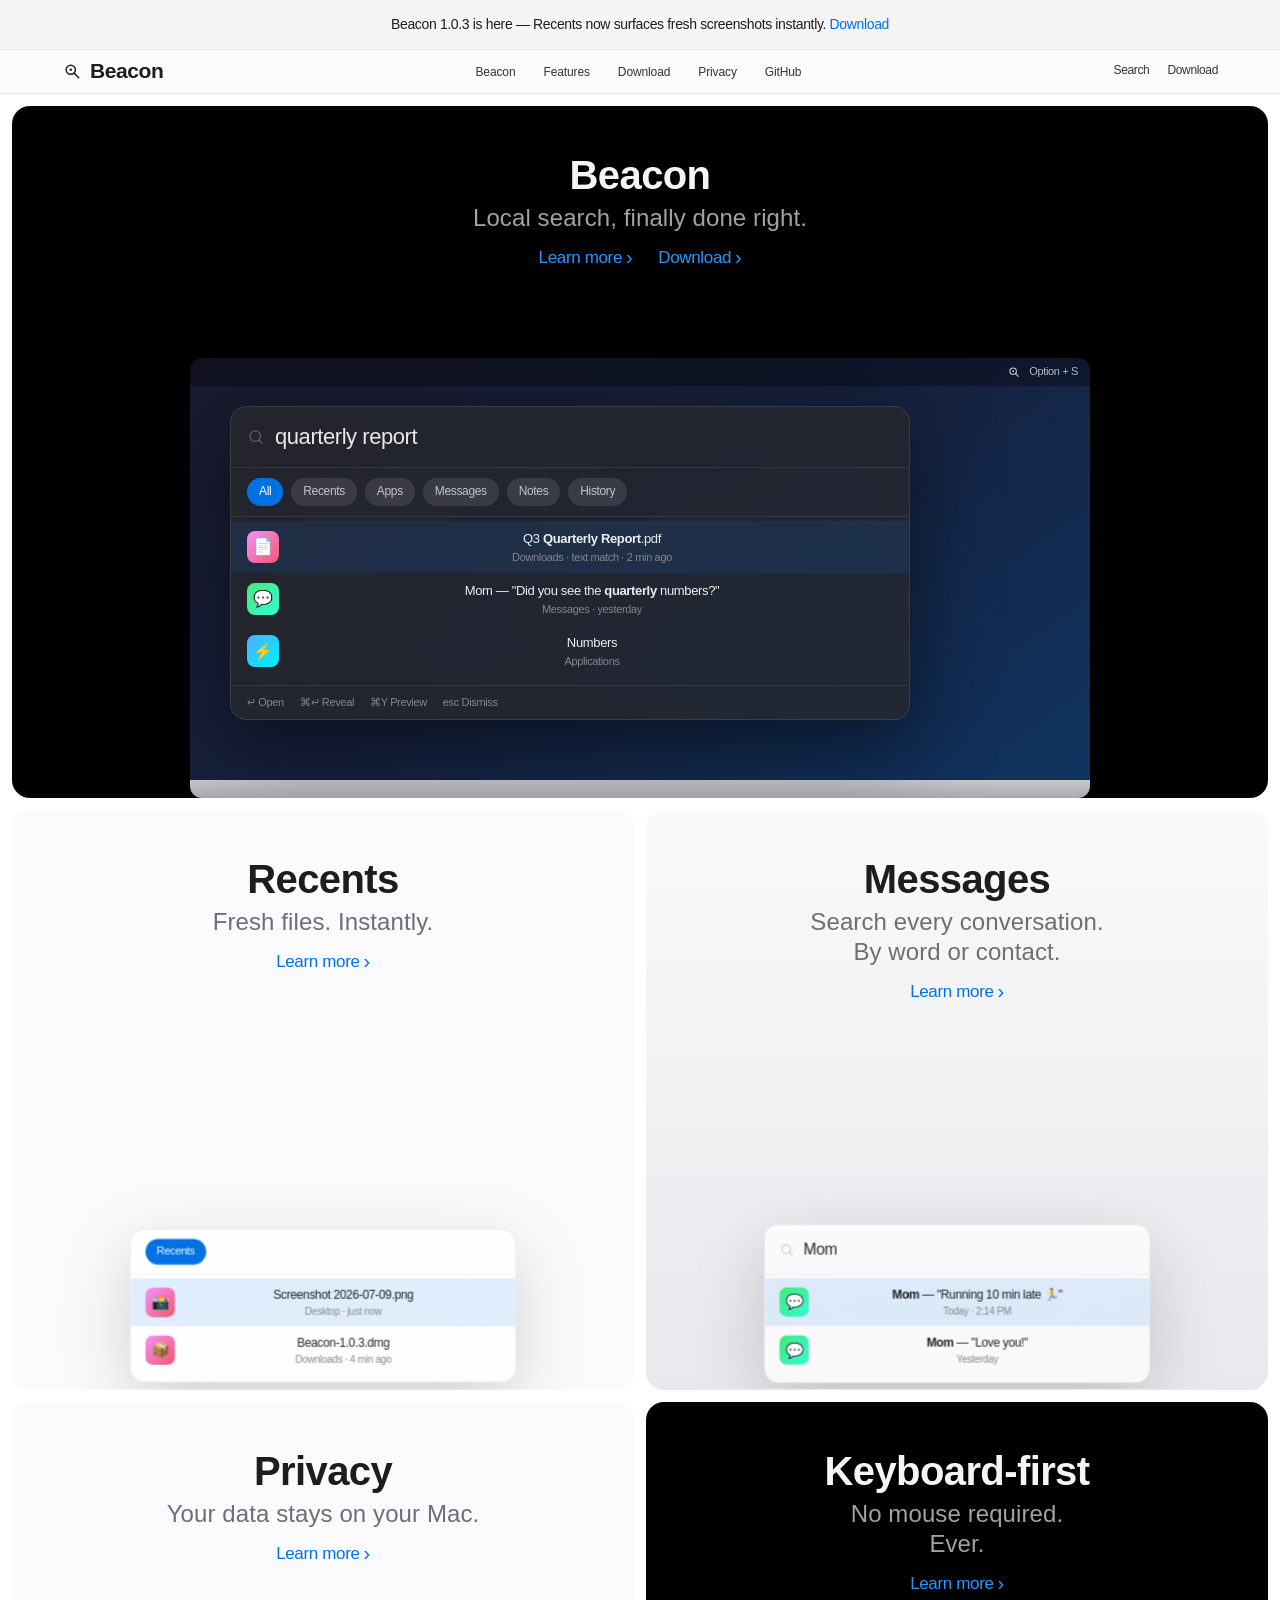
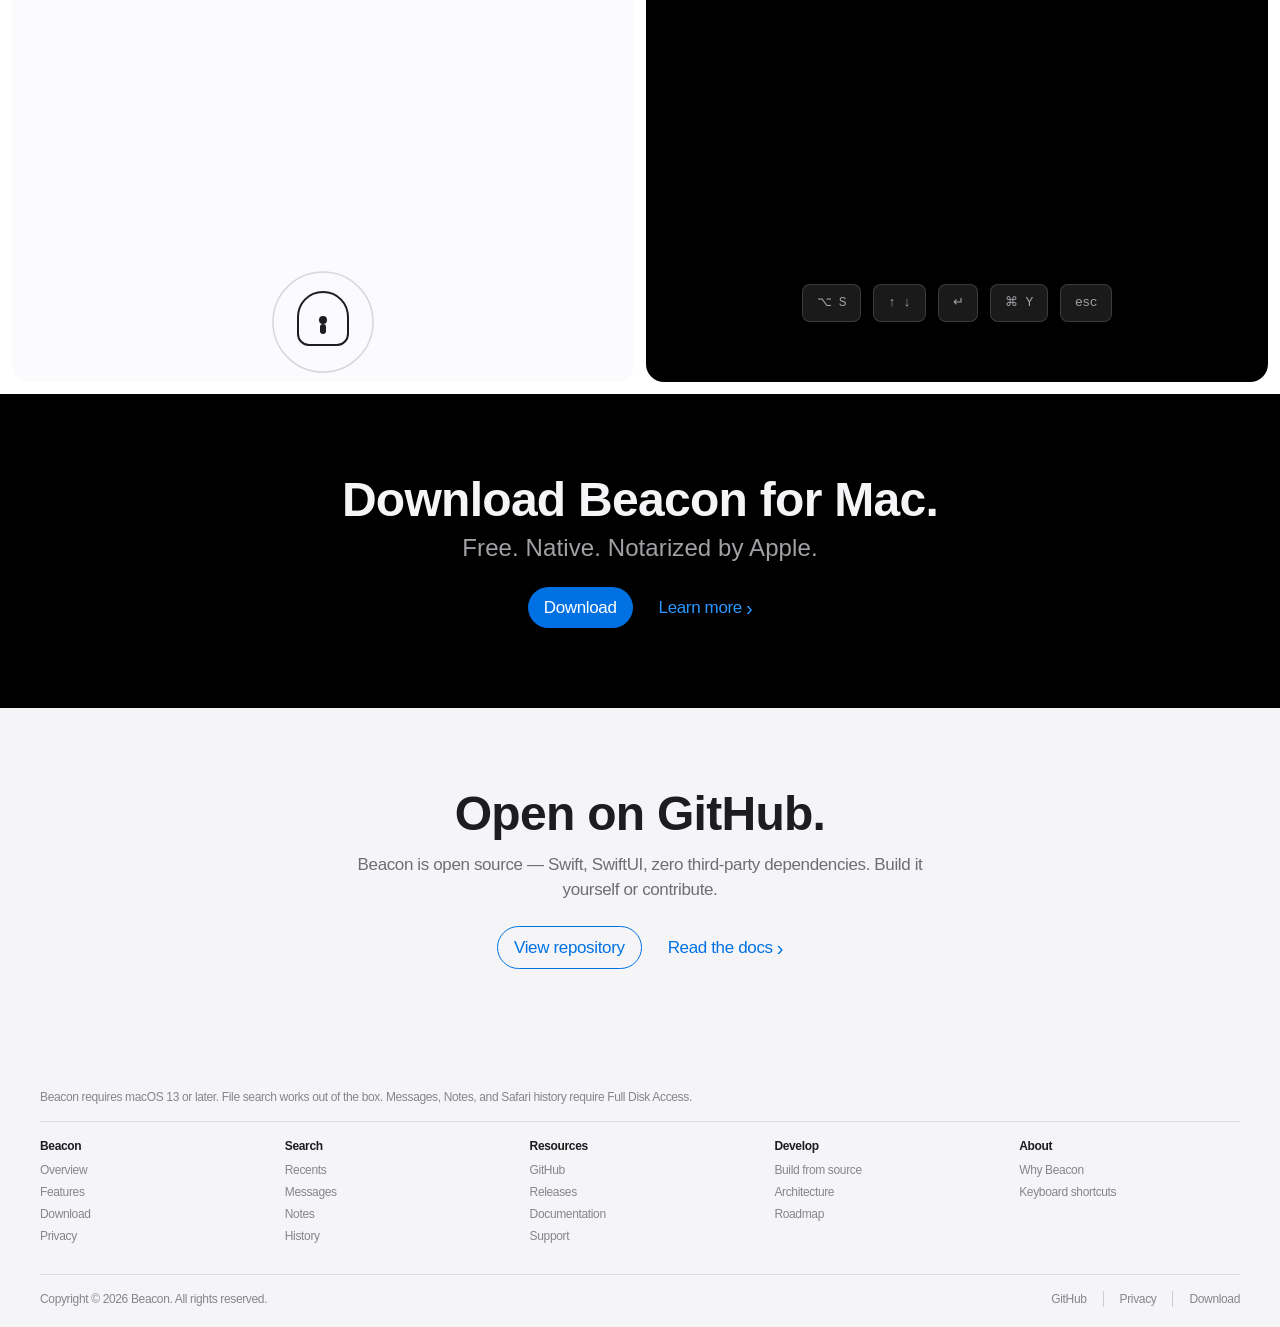
==== website/index.html @ 7c953c54 "Add Apple-style marketing website for Beacon. Ship a static homepage and product page with download/" ====
<!DOCTYPE html>
<html lang="en">
<head>
  <meta charset="utf-8">
  <meta name="viewport" content="width=device-width, initial-scale=1">
  <meta name="description" content="Beacon — a fast, native macOS search launcher. Press Option + S anywhere to find files, apps, messages, notes, and more.">
  <title>Beacon — Apple-style macOS search</title>
  <link rel="stylesheet" href="css/styles.css">
</head>
<body>

  <div class="promo-ribbon">
    Beacon 1.0.3 is here — Recents now surfaces fresh screenshots instantly. <a href="https://github.com/claytonwendelwon/Mac-search/releases/tag/v1.0.3">Download</a>
  </div>

  <nav class="globalnav" aria-label="Global">
    <div class="globalnav-inner">
      <a class="globalnav-logo" href="index.html">
        <svg viewBox="0 0 24 24" fill="none" stroke="currentColor" stroke-width="1.8" stroke-linecap="round">
          <circle cx="10.5" cy="10.5" r="5.5"/>
          <line x1="14.5" y1="14.5" x2="20" y2="20"/>
          <circle cx="10.5" cy="10.5" r="1.5" fill="currentColor" stroke="none"/>
        </svg>
        Beacon
      </a>
      <ul class="globalnav-links">
        <li><a href="beacon/index.html">Beacon</a></li>
        <li><a href="beacon/index.html#features">Features</a></li>
        <li><a href="beacon/index.html#download">Download</a></li>
        <li><a href="beacon/index.html#privacy">Privacy</a></li>
        <li><a href="https://github.com/claytonwendelwon/Mac-search">GitHub</a></li>
      </ul>
      <div class="globalnav-actions">
        <a href="https://github.com/claytonwendelwon/Mac-search/search" aria-label="Search">Search</a>
        <a href="beacon/index.html#download" aria-label="Download">Download</a>
      </div>
    </div>
  </nav>

  <!-- Hero tile: Beacon -->
  <section class="tile-grid">
    <a class="tile tile-full tile-dark" href="beacon/index.html">
      <h2 class="headline-tile">Beacon</h2>
      <p class="subhead subhead-light">Local search, finally done right.</p>
      <div class="cta-row">
        <span class="link-more" style="color:#2997ff">Learn more</span>
        <span class="link-more" style="color:#2997ff">Download</span>
      </div>
      <div class="tile-visual">
        <div class="desktop-mock">
          <div class="desktop-screen">
            <div class="menu-bar-mock">
              <svg width="14" height="14" viewBox="0 0 24 24" fill="none" stroke="rgba(255,255,255,0.8)" stroke-width="1.8"><circle cx="10.5" cy="10.5" r="5.5"/><line x1="14.5" y1="14.5" x2="20" y2="20"/><circle cx="10.5" cy="10.5" r="1.5" fill="rgba(255,255,255,0.8)" stroke="none"/></svg>
              Option + S
            </div>
            <div class="search-mock search-mock-dark">
              <div class="search-mock-field">
                <svg width="18" height="18" viewBox="0 0 24 24" fill="none" stroke="rgba(255,255,255,0.5)" stroke-width="2"><circle cx="11" cy="11" r="7"/><line x1="16" y1="16" x2="21" y2="21"/></svg>
                <span>quarterly report</span>
              </div>
              <div class="search-mock-chips">
                <span class="chip active">All</span>
                <span class="chip">Recents</span>
                <span class="chip">Apps</span>
                <span class="chip">Messages</span>
                <span class="chip">Notes</span>
                <span class="chip">History</span>
              </div>
              <div class="search-mock-results">
                <div class="result-row selected">
                  <div class="result-icon file">📄</div>
                  <div class="result-text">
                    <div class="result-title">Q3 <strong>Quarterly</strong> <strong>Report</strong>.pdf</div>
                    <div class="result-meta">Downloads · text match · 2 min ago</div>
                  </div>
                </div>
                <div class="result-row">
                  <div class="result-icon msg">💬</div>
                  <div class="result-text">
                    <div class="result-title">Mom — "Did you see the <strong>quarterly</strong> numbers?"</div>
                    <div class="result-meta">Messages · yesterday</div>
                  </div>
                </div>
                <div class="result-row">
                  <div class="result-icon app">⚡</div>
                  <div class="result-text">
                    <div class="result-title">Numbers</div>
                    <div class="result-meta">Applications</div>
                  </div>
                </div>
              </div>
              <div class="search-mock-footer">
                <span>↵ Open</span>
                <span>⌘↵ Reveal</span>
                <span>⌘Y Preview</span>
                <span>esc Dismiss</span>
              </div>
            </div>
          </div>
          <div class="desktop-chin"></div>
        </div>
      </div>
    </a>

    <a class="tile tile-light" href="beacon/index.html#recents">
      <h2 class="headline-tile">Recents</h2>
      <p class="subhead">Fresh files. Instantly.</p>
      <div class="cta-row">
        <span class="link-more">Learn more</span>
      </div>
      <div class="tile-visual">
        <div class="search-mock" style="width:min(420px,85vw);transform:scale(0.92)">
          <div class="search-mock-chips" style="border-top:none">
            <span class="chip active">Recents</span>
          </div>
          <div class="search-mock-results">
            <div class="result-row selected">
              <div class="result-icon file">📸</div>
              <div class="result-text">
                <div class="result-title">Screenshot 2026-07-09.png</div>
                <div class="result-meta">Desktop · just now</div>
              </div>
            </div>
            <div class="result-row">
              <div class="result-icon file">📦</div>
              <div class="result-text">
                <div class="result-title">Beacon-1.0.3.dmg</div>
                <div class="result-meta">Downloads · 4 min ago</div>
              </div>
            </div>
          </div>
        </div>
      </div>
    </a>

    <a class="tile tile-gradient" href="beacon/index.html#messages">
      <h2 class="headline-tile">Messages</h2>
      <p class="subhead">Search every conversation.<br>By word or contact.</p>
      <div class="cta-row">
        <span class="link-more">Learn more</span>
      </div>
      <div class="tile-visual">
        <div class="search-mock" style="width:min(420px,85vw);transform:scale(0.92)">
          <div class="search-mock-field">
            <svg width="16" height="16" viewBox="0 0 24 24" fill="none" stroke="rgba(0,0,0,0.4)" stroke-width="2"><circle cx="11" cy="11" r="7"/><line x1="16" y1="16" x2="21" y2="21"/></svg>
            <span style="font-size:17px">Mom</span>
          </div>
          <div class="search-mock-results">
            <div class="result-row selected">
              <div class="result-icon msg">💬</div>
              <div class="result-text">
                <div class="result-title"><strong>Mom</strong> — "Running 10 min late 🏃"</div>
                <div class="result-meta">Today · 2:14 PM</div>
              </div>
            </div>
            <div class="result-row">
              <div class="result-icon msg">💬</div>
              <div class="result-text">
                <div class="result-title"><strong>Mom</strong> — "Love you!"</div>
                <div class="result-meta">Yesterday</div>
              </div>
            </div>
          </div>
        </div>
      </div>
    </a>

    <a class="tile tile-light" href="beacon/index.html#privacy">
      <h2 class="headline-tile">Privacy</h2>
      <p class="subhead">Your data stays on your Mac.</p>
      <div class="cta-row">
        <span class="link-more">Learn more</span>
      </div>
      <div class="tile-visual">
        <svg width="120" height="120" viewBox="0 0 120 120" fill="none">
          <circle cx="60" cy="60" r="50" stroke="#86868b" stroke-width="1.5" opacity="0.3"/>
          <path d="M60 30 L60 30 C45 30 35 42 35 55 L35 72 C35 78 40 83 46 83 L74 83 C80 83 85 78 85 72 L85 55 C85 42 75 30 60 30Z" stroke="#1d1d1f" stroke-width="2" fill="none"/>
          <circle cx="60" cy="58" r="4" fill="#1d1d1f"/>
          <rect x="57" y="62" width="6" height="10" rx="3" fill="#1d1d1f"/>
        </svg>
      </div>
    </a>

    <a class="tile tile-dark" href="beacon/index.html#keyboard">
      <h2 class="headline-tile">Keyboard-first</h2>
      <p class="subhead subhead-light">No mouse required.<br>Ever.</p>
      <div class="cta-row">
        <span class="link-more" style="color:#2997ff">Learn more</span>
      </div>
      <div class="tile-visual" style="padding-bottom:60px">
        <div style="display:flex;gap:12px;flex-wrap:wrap;justify-content:center;font-size:13px;color:#a1a1a6">
          <kbd style="background:rgba(255,255,255,0.1);padding:8px 14px;border-radius:8px;border:1px solid rgba(255,255,255,0.15)">⌥ S</kbd>
          <kbd style="background:rgba(255,255,255,0.1);padding:8px 14px;border-radius:8px;border:1px solid rgba(255,255,255,0.15)">↑ ↓</kbd>
          <kbd style="background:rgba(255,255,255,0.1);padding:8px 14px;border-radius:8px;border:1px solid rgba(255,255,255,0.15)">↵</kbd>
          <kbd style="background:rgba(255,255,255,0.1);padding:8px 14px;border-radius:8px;border:1px solid rgba(255,255,255,0.15)">⌘ Y</kbd>
          <kbd style="background:rgba(255,255,255,0.1);padding:8px 14px;border-radius:8px;border:1px solid rgba(255,255,255,0.15)">esc</kbd>
        </div>
      </div>
    </a>
  </section>

  <!-- Download CTA -->
  <section class="download-band fade-in" id="download">
    <h2 class="headline-section">Download Beacon for Mac.</h2>
    <p class="subhead subhead-light">Free. Native. Notarized by Apple.</p>
    <div class="cta-row">
      <a class="btn-download" href="https://github.com/claytonwendelwon/Mac-search/releases/download/v1.0.3/Beacon-1.0.3.dmg">Download</a>
      <a class="link-more" style="color:#2997ff" href="beacon/index.html#download">Learn more</a>
    </div>
  </section>

  <!-- GitHub -->
  <section class="github-band fade-in">
    <h2 class="headline-section">Open on GitHub.</h2>
    <p class="body-copy">Beacon is open source — Swift, SwiftUI, zero third-party dependencies. Build it yourself or contribute.</p>
    <div class="cta-row">
      <a class="btn-outline" href="https://github.com/claytonwendelwon/Mac-search">View repository</a>
      <a class="link-more" href="https://github.com/claytonwendelwon/Mac-search/blob/main/README.md">Read the docs</a>
    </div>
  </section>

  <footer class="footer">
    <div class="footer-inner">
      <p class="footer-note">Beacon requires macOS 13 or later. File search works out of the box. Messages, Notes, and Safari history require Full Disk Access.</p>
      <div class="footer-columns">
        <div class="footer-col">
          <h4>Beacon</h4>
          <ul>
            <li><a href="beacon/index.html">Overview</a></li>
            <li><a href="beacon/index.html#features">Features</a></li>
            <li><a href="beacon/index.html#download">Download</a></li>
            <li><a href="beacon/index.html#privacy">Privacy</a></li>
          </ul>
        </div>
        <div class="footer-col">
          <h4>Search</h4>
          <ul>
            <li><a href="beacon/index.html#recents">Recents</a></li>
            <li><a href="beacon/index.html#messages">Messages</a></li>
            <li><a href="beacon/index.html#notes">Notes</a></li>
            <li><a href="beacon/index.html#history">History</a></li>
          </ul>
        </div>
        <div class="footer-col">
          <h4>Resources</h4>
          <ul>
            <li><a href="https://github.com/claytonwendelwon/Mac-search">GitHub</a></li>
            <li><a href="https://github.com/claytonwendelwon/Mac-search/releases">Releases</a></li>
            <li><a href="https://github.com/claytonwendelwon/Mac-search/blob/main/README.md">Documentation</a></li>
            <li><a href="https://github.com/claytonwendelwon/Mac-search/issues">Support</a></li>
          </ul>
        </div>
        <div class="footer-col">
          <h4>Develop</h4>
          <ul>
            <li><a href="https://github.com/claytonwendelwon/Mac-search/blob/main/README.md#build--run">Build from source</a></li>
            <li><a href="https://github.com/claytonwendelwon/Mac-search/blob/main/README.md#how-it-works">Architecture</a></li>
            <li><a href="https://github.com/claytonwendelwon/Mac-search/blob/main/README.md#roadmap">Roadmap</a></li>
          </ul>
        </div>
        <div class="footer-col">
          <h4>About</h4>
          <ul>
            <li><a href="beacon/index.html#why">Why Beacon</a></li>
            <li><a href="beacon/index.html#keyboard">Keyboard shortcuts</a></li>
          </ul>
        </div>
      </div>
      <div class="footer-bottom">
        <span>Copyright © 2026 Beacon. All rights reserved.</span>
        <div class="footer-legal">
          <a href="https://github.com/claytonwendelwon/Mac-search">GitHub</a>
          <a href="beacon/index.html#privacy">Privacy</a>
          <a href="beacon/index.html#download">Download</a>
        </div>
      </div>
    </div>
  </footer>

  <script src="js/main.js"></script>
</body>
</html>
---- website/css/styles.css ----
/* Beacon — Apple-inspired marketing site */

:root {
  --apple-blue: #0071e3;
  --apple-blue-hover: #0077ed;
  --apple-gray: #86868b;
  --apple-gray-dark: #6e6e73;
  --apple-text: #1d1d1f;
  --apple-bg: #fbfbfd;
  --apple-bg-alt: #f5f5f7;
  --nav-height: 44px;
  --subnav-height: 52px;
  --max-width: 980px;
  --wide-width: 1200px;
  --font: -apple-system, BlinkMacSystemFont, "SF Pro Display", "SF Pro Text", "Helvetica Neue", Helvetica, Arial, sans-serif;
}

*, *::before, *::after { box-sizing: border-box; margin: 0; padding: 0; }

html {
  scroll-behavior: smooth;
  -webkit-font-smoothing: antialiased;
  -moz-osx-font-smoothing: grayscale;
}

body {
  font-family: var(--font);
  color: var(--apple-text);
  background: #fff;
  line-height: 1.47059;
  font-weight: 400;
  letter-spacing: -0.022em;
}

a {
  color: var(--apple-blue);
  text-decoration: none;
}

a:hover { text-decoration: underline; }

img, svg { display: block; max-width: 100%; }

/* ── Global nav ── */

.globalnav {
  position: sticky;
  top: 0;
  z-index: 9999;
  height: var(--nav-height);
  background: rgba(251, 251, 253, 0.72);
  backdrop-filter: saturate(180%) blur(20px);
  -webkit-backdrop-filter: saturate(180%) blur(20px);
  border-bottom: 1px solid rgba(0, 0, 0, 0.08);
}

.globalnav-inner {
  max-width: var(--wide-width);
  margin: 0 auto;
  padding: 0 22px;
  height: 100%;
  display: flex;
  align-items: center;
  justify-content: space-between;
}

.globalnav-logo {
  display: flex;
  align-items: center;
  gap: 8px;
  color: var(--apple-text);
  text-decoration: none;
  font-size: 21px;
  font-weight: 600;
  letter-spacing: -0.02em;
}

.globalnav-logo:hover { text-decoration: none; opacity: 0.8; }

.globalnav-logo svg { width: 20px; height: 20px; }

.globalnav-links {
  display: flex;
  align-items: center;
  gap: 28px;
  list-style: none;
}

.globalnav-links a {
  font-size: 12px;
  color: rgba(0, 0, 0, 0.8);
  text-decoration: none;
  letter-spacing: -0.01em;
  transition: opacity 0.2s;
}

.globalnav-links a:hover { opacity: 0.65; text-decoration: none; }

.globalnav-actions {
  display: flex;
  align-items: center;
  gap: 18px;
}

.globalnav-actions a {
  font-size: 12px;
  color: rgba(0, 0, 0, 0.8);
  text-decoration: none;
}

.globalnav-actions a:hover { opacity: 0.65; text-decoration: none; }

/* ── Sub navigation (product pages) ── */

.subnav {
  position: sticky;
  top: var(--nav-height);
  z-index: 9998;
  height: var(--subnav-height);
  background: rgba(251, 251, 253, 0.72);
  backdrop-filter: saturate(180%) blur(20px);
  -webkit-backdrop-filter: saturate(180%) blur(20px);
  border-bottom: 1px solid rgba(0, 0, 0, 0.08);
}

.subnav-inner {
  max-width: var(--wide-width);
  margin: 0 auto;
  padding: 0 22px;
  height: 100%;
  display: flex;
  align-items: center;
  justify-content: space-between;
}

.subnav-title {
  font-size: 21px;
  font-weight: 600;
  letter-spacing: -0.02em;
  color: var(--apple-text);
}

.subnav-links {
  display: flex;
  align-items: center;
  gap: 24px;
  list-style: none;
}

.subnav-links a {
  font-size: 12px;
  color: rgba(0, 0, 0, 0.56);
  text-decoration: none;
}

.subnav-links a:hover,
.subnav-links a.active {
  color: var(--apple-text);
  text-decoration: none;
}

.subnav-cta {
  font-size: 12px;
  color: var(--apple-blue);
  text-decoration: none;
}

.subnav-cta:hover { text-decoration: underline; }

/* ── Typography ── */

.headline-hero {
  font-size: clamp(40px, 6vw, 64px);
  font-weight: 600;
  letter-spacing: -0.015em;
  line-height: 1.05;
}

.headline-section {
  font-size: clamp(32px, 4.5vw, 48px);
  font-weight: 600;
  letter-spacing: -0.015em;
  line-height: 1.08;
}

.headline-tile {
  font-size: clamp(28px, 3.5vw, 40px);
  font-weight: 600;
  letter-spacing: -0.015em;
  line-height: 1.1;
}

.subhead {
  font-size: clamp(19px, 2.2vw, 24px);
  font-weight: 400;
  letter-spacing: 0.004em;
  line-height: 1.25;
  color: var(--apple-gray-dark);
  margin-top: 6px;
}

.subhead-light { color: #a1a1a6; }

.eyebrow {
  font-size: 17px;
  font-weight: 600;
  letter-spacing: -0.022em;
  margin-bottom: 8px;
}

.body-copy {
  font-size: 17px;
  line-height: 1.47059;
  letter-spacing: -0.022em;
  color: var(--apple-gray-dark);
}

/* ── Links & CTAs ── */

.cta-row {
  display: flex;
  align-items: center;
  justify-content: center;
  gap: 26px;
  margin-top: 14px;
  flex-wrap: wrap;
}

.link-more {
  font-size: 17px;
  color: var(--apple-blue);
  text-decoration: none;
  display: inline-flex;
  align-items: center;
  gap: 4px;
}

.link-more::after {
  content: "›";
  font-size: 20px;
  line-height: 1;
  font-weight: 400;
}

.link-more:hover { text-decoration: underline; }

.btn-download {
  display: inline-flex;
  align-items: center;
  justify-content: center;
  min-width: 28px;
  padding: 8px 16px;
  border-radius: 980px;
  background: var(--apple-blue);
  color: #fff;
  font-size: 17px;
  font-weight: 400;
  text-decoration: none;
  transition: background 0.2s;
}

.btn-download:hover {
  background: var(--apple-blue-hover);
  text-decoration: none;
}

.btn-outline {
  display: inline-flex;
  align-items: center;
  justify-content: center;
  padding: 8px 16px;
  border-radius: 980px;
  border: 1px solid var(--apple-blue);
  color: var(--apple-blue);
  font-size: 17px;
  text-decoration: none;
  transition: background 0.2s;
}

.btn-outline:hover {
  background: rgba(0, 113, 227, 0.06);
  text-decoration: none;
}

/* ── Hero sections ── */

.hero {
  text-align: center;
  padding: 55px 22px 0;
}

.hero-dark {
  background: #000;
  color: #f5f5f7;
}

.hero-dark .subhead { color: #a1a1a6; }

.hero-light { background: var(--apple-bg); }

.hero-white { background: #fff; }

.hero-visual {
  margin-top: 40px;
  display: flex;
  justify-content: center;
  padding-bottom: 40px;
}

/* ── Homepage tile grid (apple.com style) ── */

.tile-grid {
  display: grid;
  grid-template-columns: repeat(2, 1fr);
  gap: 12px;
  padding: 12px;
  background: #fff;
}

.tile {
  position: relative;
  border-radius: 18px;
  overflow: hidden;
  min-height: 580px;
  display: flex;
  flex-direction: column;
  align-items: center;
  text-align: center;
  padding: 47px 22px 0;
  text-decoration: none;
  color: inherit;
}

.tile:hover { text-decoration: none; }

.tile-light { background: var(--apple-bg); }
.tile-dark { background: #000; color: #f5f5f7; }
.tile-dark .subhead { color: #a1a1a6; }
.tile-gradient { background: linear-gradient(180deg, #fafafa 0%, #e8e8ed 100%); }

.tile .cta-row { margin-top: 12px; }

.tile-visual {
  flex: 1;
  width: 100%;
  display: flex;
  align-items: flex-end;
  justify-content: center;
  margin-top: 30px;
}

.tile-full {
  grid-column: 1 / -1;
  min-height: 692px;
}

/* ── Feature tabs (iPhone page style) ── */

.feature-tabs-section {
  background: var(--apple-bg);
  padding: 80px 22px 60px;
}

.feature-tabs-header {
  text-align: center;
  max-width: 680px;
  margin: 0 auto 40px;
}

.tab-list {
  display: flex;
  justify-content: center;
  gap: 0;
  list-style: none;
  overflow-x: auto;
  -webkit-overflow-scrolling: touch;
  scrollbar-width: none;
  margin-bottom: 40px;
  border-bottom: 1px solid rgba(0, 0, 0, 0.1);
  max-width: var(--wide-width);
  margin-left: auto;
  margin-right: auto;
}

.tab-list::-webkit-scrollbar { display: none; }

.tab-list button {
  flex-shrink: 0;
  background: none;
  border: none;
  border-bottom: 2px solid transparent;
  padding: 12px 20px 14px;
  font-family: var(--font);
  font-size: 14px;
  font-weight: 600;
  color: var(--apple-gray);
  cursor: pointer;
  letter-spacing: -0.016em;
  margin-bottom: -1px;
  transition: color 0.2s, border-color 0.2s;
}

.tab-list button:hover { color: var(--apple-text); }

.tab-list button.active {
  color: var(--apple-text);
  border-bottom-color: var(--apple-text);
}

.tab-panel {
  display: none;
  max-width: var(--wide-width);
  margin: 0 auto;
}

.tab-panel.active {
  display: grid;
  grid-template-columns: 1fr 1fr;
  gap: 40px;
  align-items: center;
}

.tab-panel-copy h2 {
  font-size: clamp(28px, 3.5vw, 40px);
  font-weight: 600;
  letter-spacing: -0.015em;
  line-height: 1.1;
  margin-bottom: 16px;
}

.tab-panel-copy h3 {
  font-size: 21px;
  font-weight: 600;
  letter-spacing: -0.022em;
  margin: 24px 0 8px;
}

.tab-panel-copy p {
  font-size: 17px;
  line-height: 1.47059;
  color: var(--apple-gray-dark);
}

.tab-panel-visual {
  display: flex;
  justify-content: center;
  align-items: center;
}

/* ── Lineup cards ── */

.lineup-section {
  padding: 80px 22px;
  background: #fff;
}

.lineup-header {
  text-align: center;
  margin-bottom: 48px;
}

.lineup-grid {
  display: grid;
  grid-template-columns: repeat(auto-fit, minmax(220px, 1fr));
  gap: 20px;
  max-width: var(--wide-width);
  margin: 0 auto;
}

.lineup-card {
  background: var(--apple-bg);
  border-radius: 18px;
  padding: 32px 24px;
  text-align: center;
}

.lineup-card-icon {
  width: 48px;
  height: 48px;
  margin: 0 auto 16px;
  border-radius: 12px;
  background: #fff;
  display: flex;
  align-items: center;
  justify-content: center;
  font-size: 24px;
  box-shadow: 0 2px 8px rgba(0, 0, 0, 0.06);
}

.lineup-card h3 {
  font-size: 19px;
  font-weight: 600;
  letter-spacing: -0.022em;
  margin-bottom: 6px;
}

.lineup-card p {
  font-size: 14px;
  color: var(--apple-gray);
  line-height: 1.4;
}

/* ── Download band ── */

.download-band {
  background: #000;
  color: #f5f5f7;
  text-align: center;
  padding: 80px 22px;
}

.download-band .subhead { color: #a1a1a6; margin-top: 8px; margin-bottom: 24px; }

.download-steps {
  max-width: 520px;
  margin: 32px auto 0;
  text-align: left;
  list-style: none;
  counter-reset: steps;
}

.download-steps li {
  counter-increment: steps;
  font-size: 17px;
  color: #a1a1a6;
  padding: 12px 0;
  border-bottom: 1px solid rgba(255, 255, 255, 0.12);
  display: flex;
  gap: 16px;
  align-items: flex-start;
}

.download-steps li::before {
  content: counter(steps);
  flex-shrink: 0;
  width: 28px;
  height: 28px;
  border-radius: 50%;
  background: rgba(255, 255, 255, 0.12);
  display: flex;
  align-items: center;
  justify-content: center;
  font-size: 14px;
  font-weight: 600;
  color: #f5f5f7;
}

/* ── GitHub band ── */

.github-band {
  background: var(--apple-bg-alt);
  text-align: center;
  padding: 80px 22px;
}

.github-band .body-copy {
  max-width: 580px;
  margin: 12px auto 24px;
}

/* ── Promo ribbon ── */

.promo-ribbon {
  background: var(--apple-bg-alt);
  text-align: center;
  padding: 14px 22px;
  font-size: 14px;
  color: var(--apple-text);
  border-bottom: 1px solid rgba(0, 0, 0, 0.06);
}

.promo-ribbon a { color: var(--apple-blue); }

/* ── Bento / explore ── */

.explore-section {
  padding: 80px 22px;
  background: var(--apple-bg);
}

.explore-header {
  text-align: center;
  margin-bottom: 48px;
}

.bento-grid {
  display: grid;
  grid-template-columns: repeat(3, 1fr);
  gap: 12px;
  max-width: var(--wide-width);
  margin: 0 auto;
}

.bento-item {
  background: #fff;
  border-radius: 18px;
  padding: 32px 28px;
  min-height: 280px;
  display: flex;
  flex-direction: column;
}

.bento-item.wide { grid-column: span 2; }
.bento-item.tall { min-height: 360px; }

.bento-item h3 {
  font-size: 24px;
  font-weight: 600;
  letter-spacing: -0.015em;
  margin-bottom: 8px;
}

.bento-item p {
  font-size: 14px;
  color: var(--apple-gray);
  line-height: 1.4;
  flex: 1;
}

.bento-visual {
  margin-top: 20px;
  flex: 1;
  display: flex;
  align-items: flex-end;
  justify-content: center;
}

/* ── Mock UI components ── */

.search-mock {
  width: min(680px, 92vw);
  background: rgba(255, 255, 255, 0.72);
  backdrop-filter: blur(40px) saturate(180%);
  -webkit-backdrop-filter: blur(40px) saturate(180%);
  border-radius: 16px;
  border: 1px solid rgba(0, 0, 0, 0.08);
  box-shadow: 0 24px 80px rgba(0, 0, 0, 0.18), 0 0 0 1px rgba(255, 255, 255, 0.5) inset;
  overflow: hidden;
}

.search-mock-dark {
  background: rgba(40, 40, 42, 0.82);
  border-color: rgba(255, 255, 255, 0.1);
  box-shadow: 0 24px 80px rgba(0, 0, 0, 0.5);
}

.search-mock-field {
  display: flex;
  align-items: center;
  gap: 10px;
  padding: 14px 16px;
  border-bottom: 1px solid rgba(0, 0, 0, 0.06);
}

.search-mock-dark .search-mock-field { border-color: rgba(255, 255, 255, 0.08); }

.search-mock-field svg { opacity: 0.45; flex-shrink: 0; }

.search-mock-field span {
  font-size: 22px;
  color: rgba(0, 0, 0, 0.85);
  letter-spacing: -0.02em;
}

.search-mock-dark .search-mock-field span { color: rgba(255, 255, 255, 0.9); }

.search-mock-chips {
  display: flex;
  gap: 8px;
  padding: 10px 16px;
  border-bottom: 1px solid rgba(0, 0, 0, 0.06);
  overflow-x: auto;
  scrollbar-width: none;
}

.search-mock-dark .search-mock-chips { border-color: rgba(255, 255, 255, 0.08); }

.chip {
  flex-shrink: 0;
  padding: 5px 12px;
  border-radius: 980px;
  font-size: 12px;
  font-weight: 500;
  background: rgba(0, 0, 0, 0.06);
  color: rgba(0, 0, 0, 0.65);
}

.chip.active {
  background: var(--apple-blue);
  color: #fff;
}

.search-mock-dark .chip { background: rgba(255, 255, 255, 0.1); color: rgba(255, 255, 255, 0.7); }
.search-mock-dark .chip.active { background: var(--apple-blue); color: #fff; }

.search-mock-results { padding: 4px 0 8px; }

.result-row {
  display: flex;
  align-items: center;
  gap: 12px;
  padding: 8px 16px;
  font-size: 13px;
}

.result-row.selected { background: rgba(0, 113, 227, 0.12); }

.result-icon {
  width: 32px;
  height: 32px;
  border-radius: 8px;
  background: linear-gradient(135deg, #667eea, #764ba2);
  flex-shrink: 0;
  display: flex;
  align-items: center;
  justify-content: center;
  font-size: 16px;
}

.result-icon.file { background: linear-gradient(135deg, #f093fb, #f5576c); }
.result-icon.app { background: linear-gradient(135deg, #4facfe, #00f2fe); }
.result-icon.msg { background: linear-gradient(135deg, #43e97b, #38f9d7); }

.result-text { flex: 1; min-width: 0; }

.result-title {
  font-weight: 500;
  color: rgba(0, 0, 0, 0.88);
  white-space: nowrap;
  overflow: hidden;
  text-overflow: ellipsis;
}

.search-mock-dark .result-title { color: rgba(255, 255, 255, 0.92); }

.result-title strong { font-weight: 700; }

.result-meta {
  font-size: 11px;
  color: var(--apple-gray);
  margin-top: 1px;
}

.search-mock-footer {
  padding: 8px 16px;
  border-top: 1px solid rgba(0, 0, 0, 0.06);
  font-size: 11px;
  color: var(--apple-gray);
  display: flex;
  gap: 16px;
}

.search-mock-dark .search-mock-footer { border-color: rgba(255, 255, 255, 0.08); color: rgba(255, 255, 255, 0.45); }

/* Beacon lens icon */
.beacon-lens {
  width: 80px;
  height: 80px;
  margin: 0 auto;
}

.beacon-lens-sm { width: 48px; height: 48px; }

/* Desktop mock */
.desktop-mock {
  position: relative;
  width: min(900px, 95vw);
}

.desktop-screen {
  background: linear-gradient(145deg, #1a1a2e 0%, #16213e 50%, #0f3460 100%);
  border-radius: 12px 12px 0 0;
  padding: 48px 40px 60px;
  position: relative;
}

.desktop-bar {
  position: absolute;
  top: 12px;
  left: 50%;
  transform: translateX(-50%);
  display: flex;
  gap: 6px;
}

.desktop-bar span {
  width: 10px;
  height: 10px;
  border-radius: 50%;
}

.desktop-bar span:nth-child(1) { background: #ff5f57; }
.desktop-bar span:nth-child(2) { background: #febc2e; }
.desktop-bar span:nth-child(3) { background: #28c840; }

.desktop-chin {
  height: 18px;
  background: linear-gradient(180deg, #c8c8cc, #a8a8ad);
  border-radius: 0 0 12px 12px;
}

.menu-bar-mock {
  position: absolute;
  top: 0;
  left: 0;
  right: 0;
  height: 28px;
  background: rgba(0, 0, 0, 0.35);
  display: flex;
  align-items: center;
  justify-content: flex-end;
  padding: 0 12px;
  font-size: 11px;
  color: rgba(255, 255, 255, 0.7);
  gap: 8px;
}

/* ── Footer ── */

.footer {
  background: var(--apple-bg-alt);
  padding: 40px 22px 20px;
  font-size: 12px;
  color: var(--apple-gray);
  line-height: 1.33337;
}

.footer-inner { max-width: var(--wide-width); margin: 0 auto; }

.footer-note {
  padding-bottom: 16px;
  border-bottom: 1px solid rgba(0, 0, 0, 0.1);
  margin-bottom: 16px;
  font-size: 12px;
}

.footer-columns {
  display: grid;
  grid-template-columns: repeat(5, 1fr);
  gap: 24px;
  margin-bottom: 24px;
}

.footer-col h4 {
  font-size: 12px;
  font-weight: 600;
  color: var(--apple-text);
  margin-bottom: 8px;
}

.footer-col ul { list-style: none; }

.footer-col li { margin-bottom: 6px; }

.footer-col a {
  color: var(--apple-gray);
  text-decoration: none;
}

.footer-col a:hover { text-decoration: underline; }

.footer-bottom {
  display: flex;
  justify-content: space-between;
  align-items: center;
  flex-wrap: wrap;
  gap: 12px;
  padding-top: 16px;
  border-top: 1px solid rgba(0, 0, 0, 0.1);
}

.footer-legal {
  display: flex;
  gap: 16px;
  flex-wrap: wrap;
}

.footer-legal a {
  color: var(--apple-gray);
  text-decoration: none;
  padding-left: 16px;
  border-left: 1px solid rgba(0, 0, 0, 0.16);
}

.footer-legal a:first-child { border-left: none; padding-left: 0; }

/* ── Responsive ── */

@media (max-width: 1068px) {
  .globalnav-links { display: none; }
  .tile-grid { grid-template-columns: 1fr; }
  .tile { min-height: 520px; }
  .tab-panel.active { grid-template-columns: 1fr; }
  .bento-grid { grid-template-columns: 1fr 1fr; }
  .bento-item.wide { grid-column: span 2; }
  .footer-columns { grid-template-columns: repeat(3, 1fr); }
}

@media (max-width: 734px) {
  .subnav-links { display: none; }
  .bento-grid { grid-template-columns: 1fr; }
  .bento-item.wide { grid-column: span 1; }
  .footer-columns { grid-template-columns: 1fr 1fr; }
  .tab-list button { padding: 10px 14px 12px; font-size: 12px; }
}

/* Scroll reveal */
.fade-in {
  opacity: 0;
  transform: translateY(24px);
  transition: opacity 0.8s cubic-bezier(0.25, 0.1, 0.25, 1),
              transform 0.8s cubic-bezier(0.25, 0.1, 0.25, 1);
}

.fade-in.visible {
  opacity: 1;
  transform: translateY(0);
}
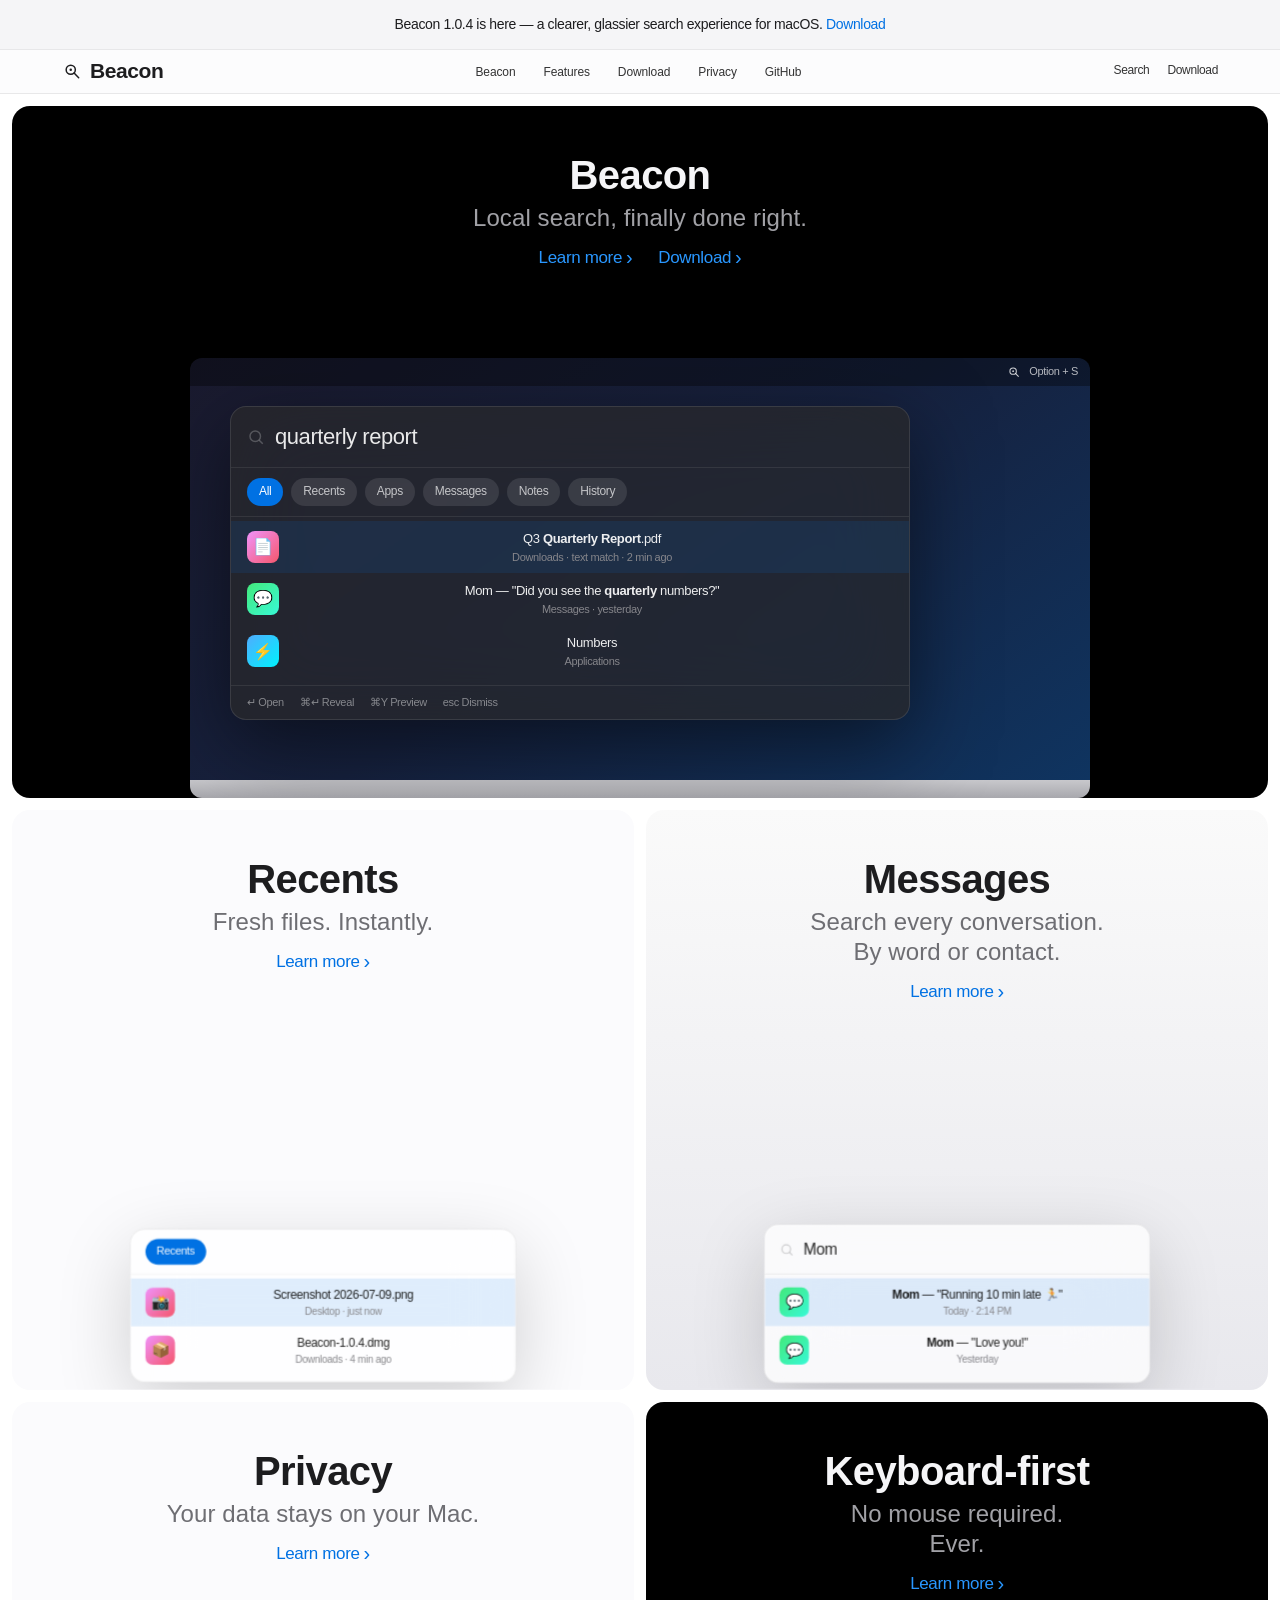
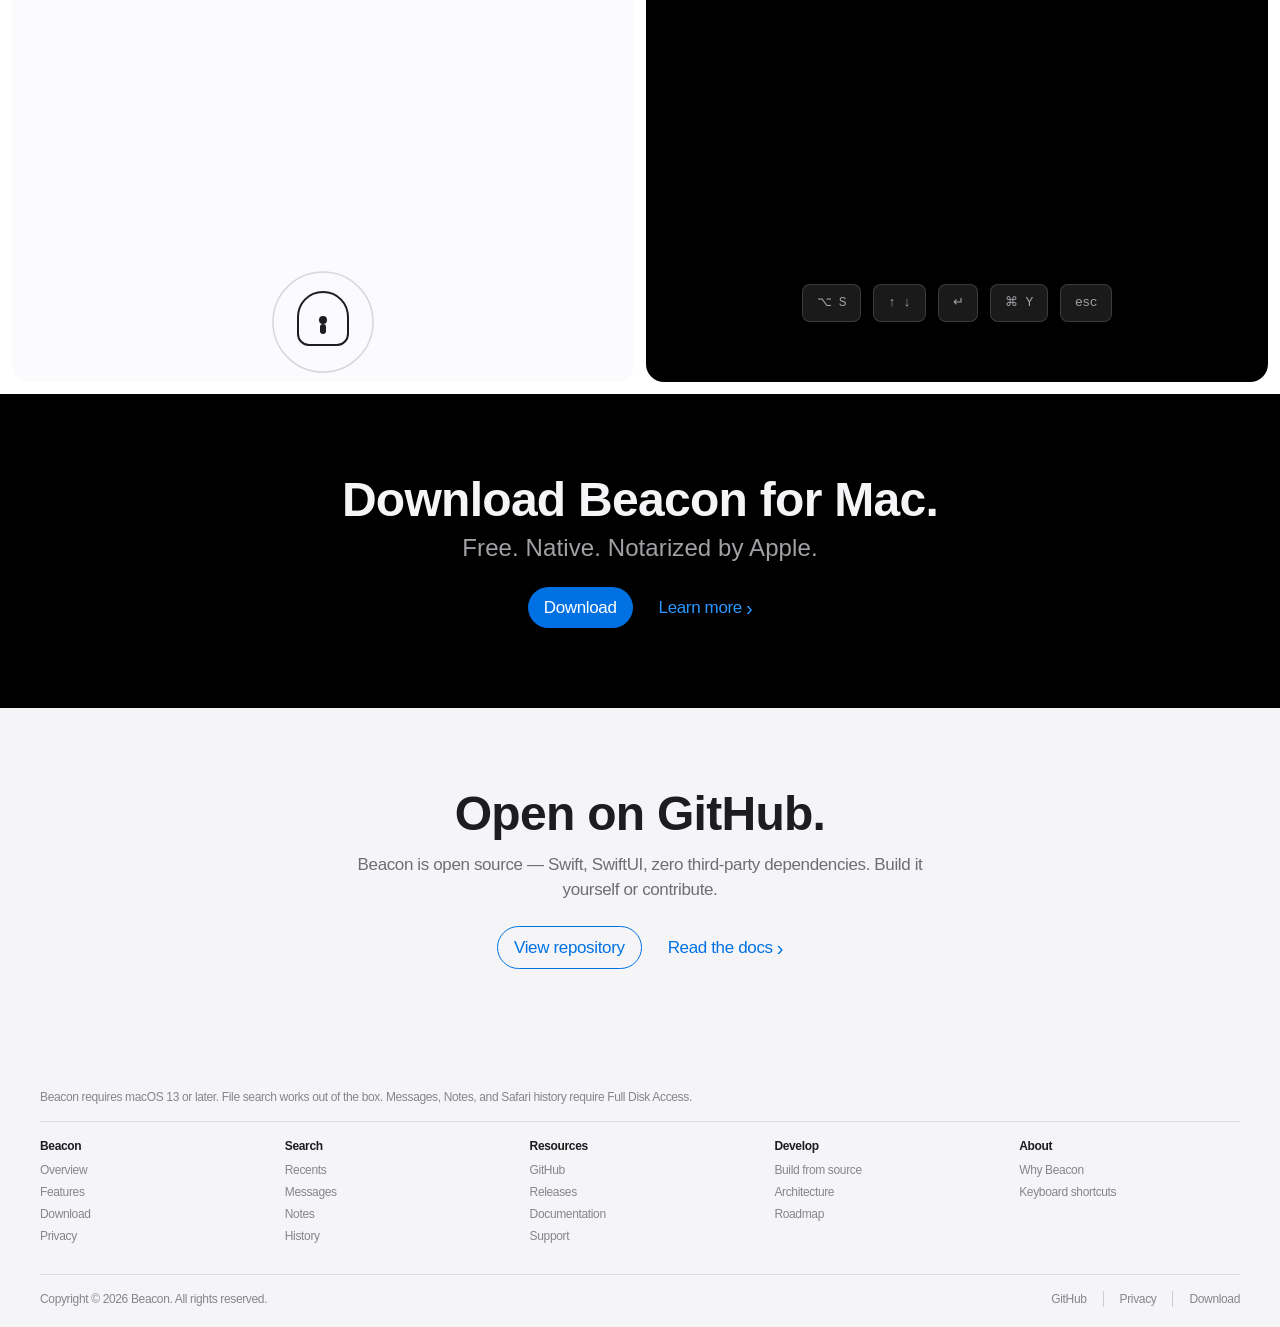
==== commit 2dd30820: "Prepare Beacon 1.0.4 glass redesign. Modernize the search overlay while preserving readability, and " ====
--- a/website/index.html
+++ b/website/index.html
@@ -10,7 +10,7 @@
 <body>
 
   <div class="promo-ribbon">
-    Beacon 1.0.3 is here — Recents now surfaces fresh screenshots instantly. <a href="https://github.com/claytonwendelwon/Mac-search/releases/tag/v1.0.3">Download</a>
+    Beacon 1.0.4 is here — a clearer, glassier search experience for macOS. <a href="https://github.com/claytonwendelwon/Mac-search/releases/tag/v1.0.4">Download</a>
   </div>
 
   <nav class="globalnav" aria-label="Global">
@@ -124,7 +124,7 @@
             <div class="result-row">
               <div class="result-icon file">📦</div>
               <div class="result-text">
-                <div class="result-title">Beacon-1.0.3.dmg</div>
+                <div class="result-title">Beacon-1.0.4.dmg</div>
                 <div class="result-meta">Downloads · 4 min ago</div>
               </div>
             </div>
@@ -204,7 +204,7 @@
     <h2 class="headline-section">Download Beacon for Mac.</h2>
     <p class="subhead subhead-light">Free. Native. Notarized by Apple.</p>
     <div class="cta-row">
-      <a class="btn-download" href="https://github.com/claytonwendelwon/Mac-search/releases/download/v1.0.3/Beacon-1.0.3.dmg">Download</a>
+      <a class="btn-download" href="https://github.com/claytonwendelwon/Mac-search/releases/download/v1.0.4/Beacon-1.0.4.dmg">Download</a>
       <a class="link-more" style="color:#2997ff" href="beacon/index.html#download">Learn more</a>
     </div>
   </section>
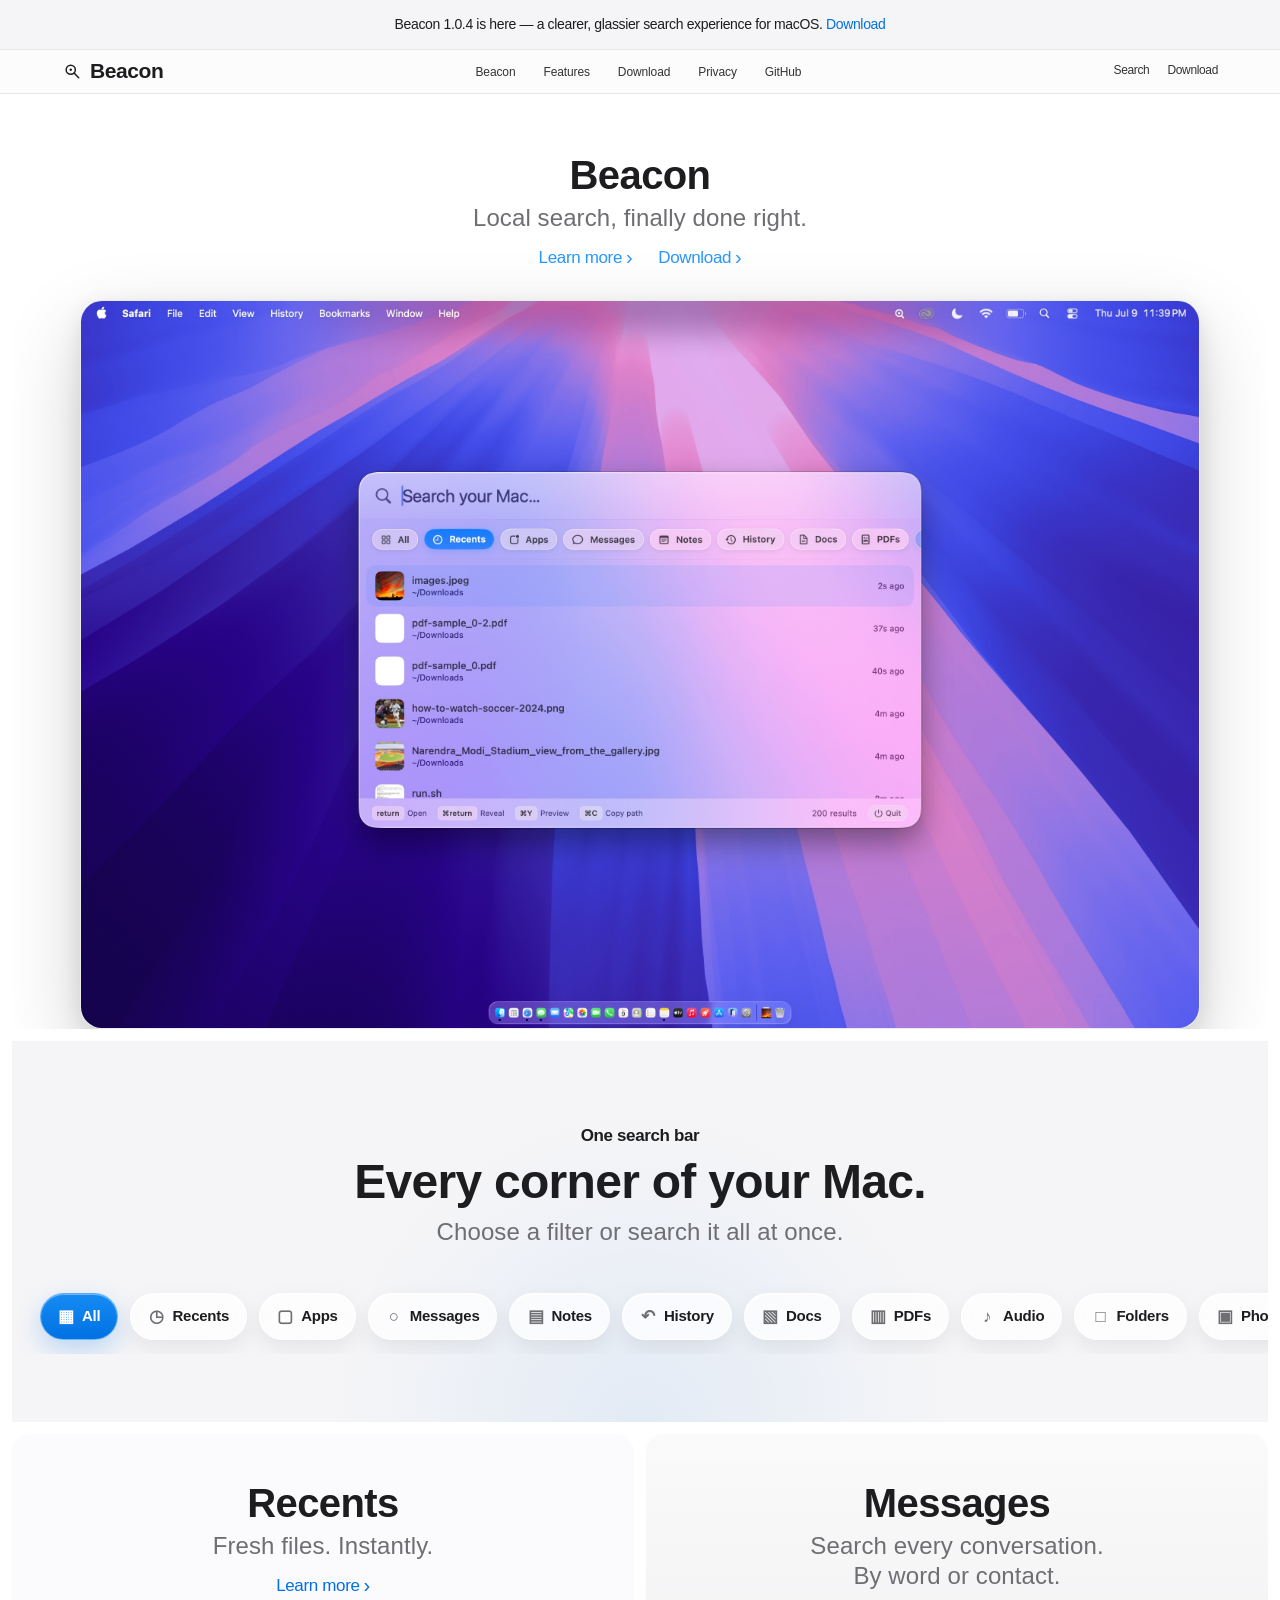
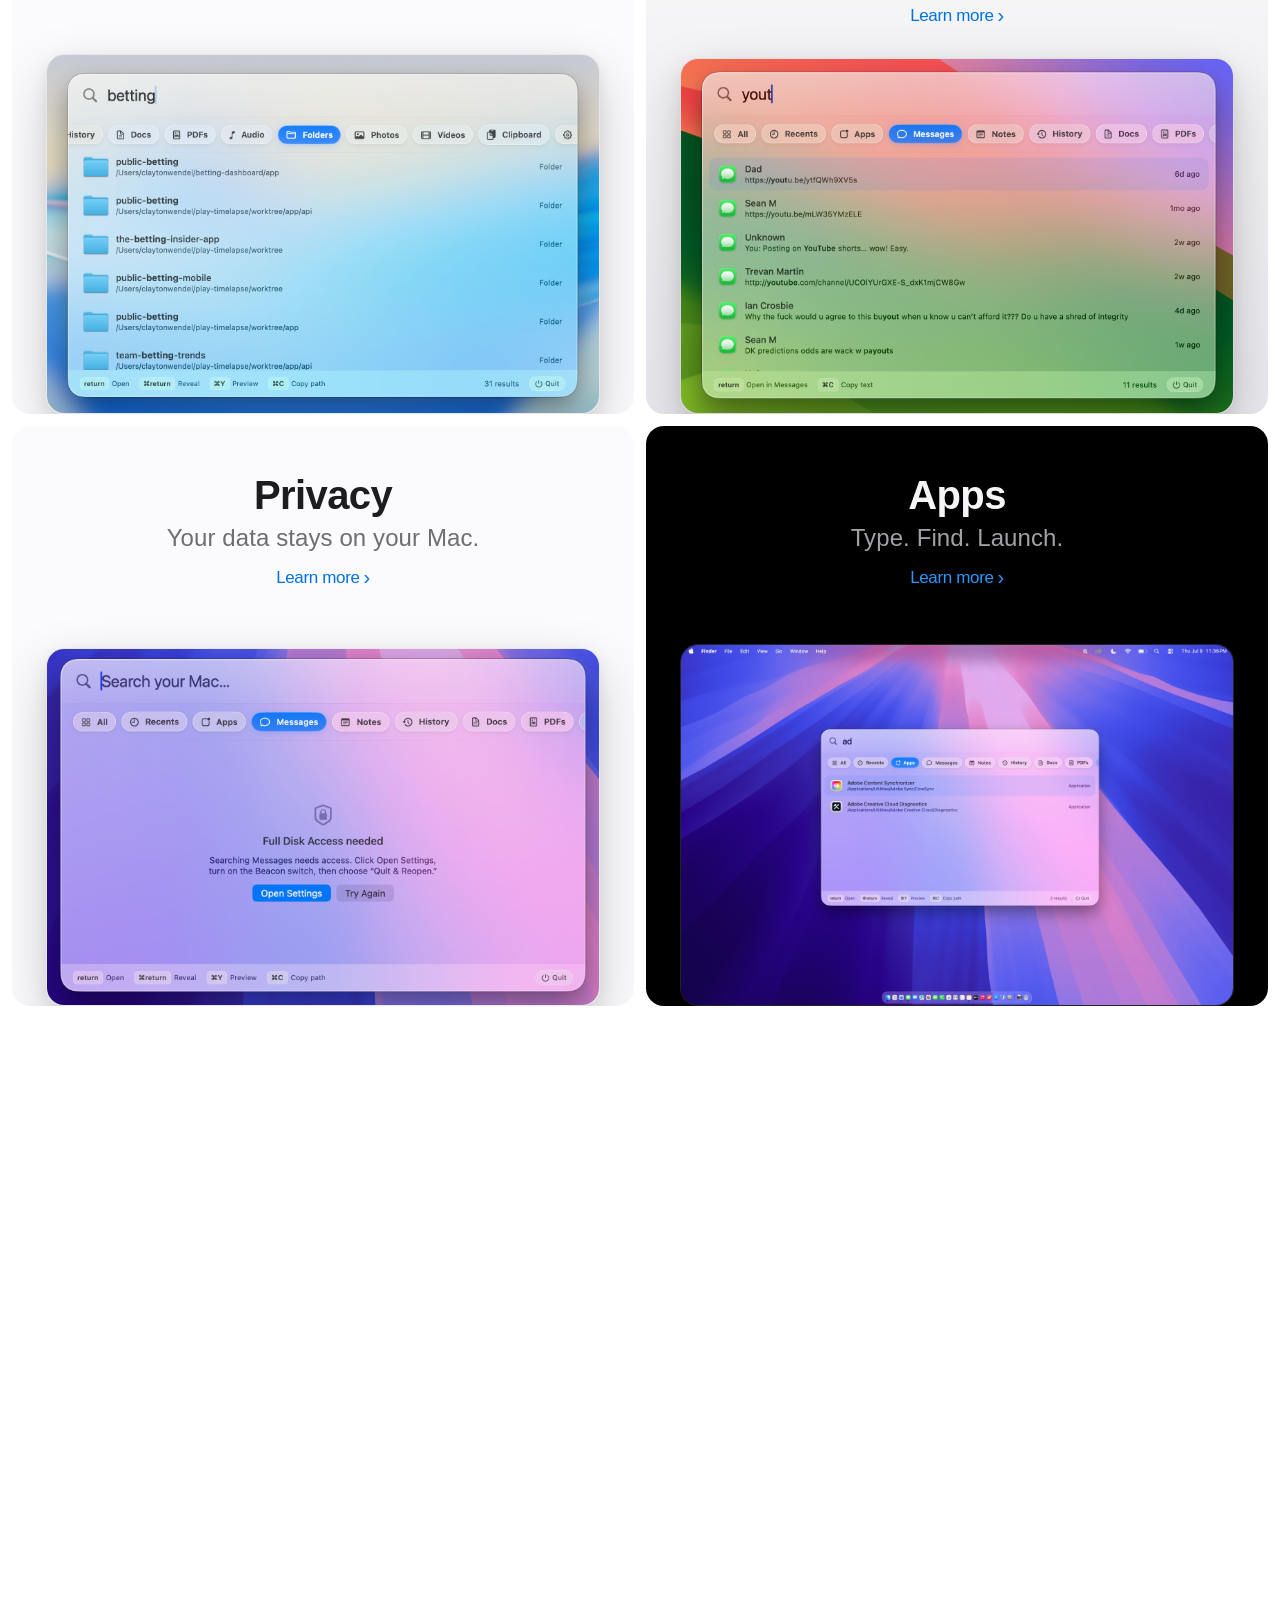
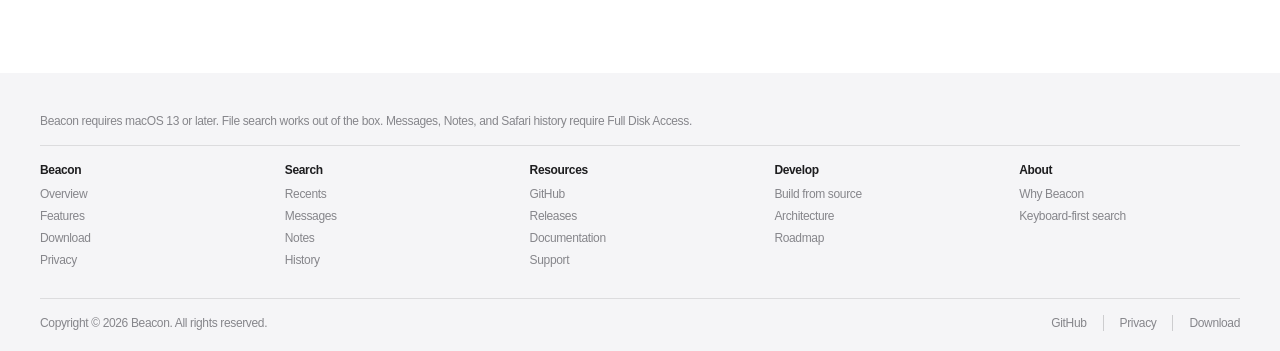
==== commit eb3567ba: "Upgrade Beacon website with real product imagery. Replace synthetic and compressed previews with opt" ====
--- a/website/index.html
+++ b/website/index.html
@@ -39,68 +39,44 @@
 
   <!-- Hero tile: Beacon -->
   <section class="tile-grid">
-    <a class="tile tile-full tile-dark" href="beacon/index.html">
+    <a class="tile tile-full tile-home-hero" href="beacon/index.html">
       <h2 class="headline-tile">Beacon</h2>
-      <p class="subhead subhead-light">Local search, finally done right.</p>
+      <p class="subhead">Local search, finally done right.</p>
       <div class="cta-row">
         <span class="link-more" style="color:#2997ff">Learn more</span>
         <span class="link-more" style="color:#2997ff">Download</span>
       </div>
       <div class="tile-visual">
-        <div class="desktop-mock">
-          <div class="desktop-screen">
-            <div class="menu-bar-mock">
-              <svg width="14" height="14" viewBox="0 0 24 24" fill="none" stroke="rgba(255,255,255,0.8)" stroke-width="1.8"><circle cx="10.5" cy="10.5" r="5.5"/><line x1="14.5" y1="14.5" x2="20" y2="20"/><circle cx="10.5" cy="10.5" r="1.5" fill="rgba(255,255,255,0.8)" stroke="none"/></svg>
-              Option + S
-            </div>
-            <div class="search-mock search-mock-dark">
-              <div class="search-mock-field">
-                <svg width="18" height="18" viewBox="0 0 24 24" fill="none" stroke="rgba(255,255,255,0.5)" stroke-width="2"><circle cx="11" cy="11" r="7"/><line x1="16" y1="16" x2="21" y2="21"/></svg>
-                <span>quarterly report</span>
-              </div>
-              <div class="search-mock-chips">
-                <span class="chip active">All</span>
-                <span class="chip">Recents</span>
-                <span class="chip">Apps</span>
-                <span class="chip">Messages</span>
-                <span class="chip">Notes</span>
-                <span class="chip">History</span>
-              </div>
-              <div class="search-mock-results">
-                <div class="result-row selected">
-                  <div class="result-icon file">📄</div>
-                  <div class="result-text">
-                    <div class="result-title">Q3 <strong>Quarterly</strong> <strong>Report</strong>.pdf</div>
-                    <div class="result-meta">Downloads · text match · 2 min ago</div>
-                  </div>
-                </div>
-                <div class="result-row">
-                  <div class="result-icon msg">💬</div>
-                  <div class="result-text">
-                    <div class="result-title">Mom — "Did you see the <strong>quarterly</strong> numbers?"</div>
-                    <div class="result-meta">Messages · yesterday</div>
-                  </div>
-                </div>
-                <div class="result-row">
-                  <div class="result-icon app">⚡</div>
-                  <div class="result-text">
-                    <div class="result-title">Numbers</div>
-                    <div class="result-meta">Applications</div>
-                  </div>
-                </div>
-              </div>
-              <div class="search-mock-footer">
-                <span>↵ Open</span>
-                <span>⌘↵ Reveal</span>
-                <span>⌘Y Preview</span>
-                <span>esc Dismiss</span>
-              </div>
-            </div>
-          </div>
-          <div class="desktop-chin"></div>
-        </div>
-      </div>
-    </a>
+        <img class="product-shot product-shot-hero"
+             src="assets/beacon-recents-wide.jpg"
+             alt="Beacon Recents search floating over the macOS desktop">
+      </div>
+    </a>
+
+    <div class="filter-highlight" aria-labelledby="filter-highlight-title">
+      <div class="filter-highlight-copy">
+        <p class="eyebrow">One search bar</p>
+        <h2 class="headline-section" id="filter-highlight-title">Every corner of your Mac.</h2>
+        <p class="subhead">Choose a filter or search it all at once.</p>
+      </div>
+      <div class="filter-rail" aria-label="Available Beacon filters">
+        <span class="filter-chip active"><span aria-hidden="true">▦</span>All</span>
+        <span class="filter-chip"><span aria-hidden="true">◷</span>Recents</span>
+        <span class="filter-chip"><span aria-hidden="true">▢</span>Apps</span>
+        <span class="filter-chip"><span aria-hidden="true">○</span>Messages</span>
+        <span class="filter-chip"><span aria-hidden="true">▤</span>Notes</span>
+        <span class="filter-chip"><span aria-hidden="true">↶</span>History</span>
+        <span class="filter-chip"><span aria-hidden="true">▧</span>Docs</span>
+        <span class="filter-chip"><span aria-hidden="true">▥</span>PDFs</span>
+        <span class="filter-chip"><span aria-hidden="true">♪</span>Audio</span>
+        <span class="filter-chip"><span aria-hidden="true">□</span>Folders</span>
+        <span class="filter-chip"><span aria-hidden="true">▣</span>Photos</span>
+        <span class="filter-chip"><span aria-hidden="true">▤</span>Videos</span>
+        <span class="filter-chip"><span aria-hidden="true">▥</span>Clipboard</span>
+        <span class="filter-chip"><span aria-hidden="true">⚙</span>Settings</span>
+      </div>
+      <p class="filter-rail-hint">Scroll to explore</p>
+    </div>
 
     <a class="tile tile-light" href="beacon/index.html#recents">
       <h2 class="headline-tile">Recents</h2>
@@ -109,27 +85,9 @@
         <span class="link-more">Learn more</span>
       </div>
       <div class="tile-visual">
-        <div class="search-mock" style="width:min(420px,85vw);transform:scale(0.92)">
-          <div class="search-mock-chips" style="border-top:none">
-            <span class="chip active">Recents</span>
-          </div>
-          <div class="search-mock-results">
-            <div class="result-row selected">
-              <div class="result-icon file">📸</div>
-              <div class="result-text">
-                <div class="result-title">Screenshot 2026-07-09.png</div>
-                <div class="result-meta">Desktop · just now</div>
-              </div>
-            </div>
-            <div class="result-row">
-              <div class="result-icon file">📦</div>
-              <div class="result-text">
-                <div class="result-title">Beacon-1.0.4.dmg</div>
-                <div class="result-meta">Downloads · 4 min ago</div>
-              </div>
-            </div>
-          </div>
-        </div>
+        <img class="product-shot product-shot-tile"
+             src="assets/beacon-folders-close.png"
+             alt="Beacon finding folders instantly">
       </div>
     </a>
 
@@ -140,28 +98,9 @@
         <span class="link-more">Learn more</span>
       </div>
       <div class="tile-visual">
-        <div class="search-mock" style="width:min(420px,85vw);transform:scale(0.92)">
-          <div class="search-mock-field">
-            <svg width="16" height="16" viewBox="0 0 24 24" fill="none" stroke="rgba(0,0,0,0.4)" stroke-width="2"><circle cx="11" cy="11" r="7"/><line x1="16" y1="16" x2="21" y2="21"/></svg>
-            <span style="font-size:17px">Mom</span>
-          </div>
-          <div class="search-mock-results">
-            <div class="result-row selected">
-              <div class="result-icon msg">💬</div>
-              <div class="result-text">
-                <div class="result-title"><strong>Mom</strong> — "Running 10 min late 🏃"</div>
-                <div class="result-meta">Today · 2:14 PM</div>
-              </div>
-            </div>
-            <div class="result-row">
-              <div class="result-icon msg">💬</div>
-              <div class="result-text">
-                <div class="result-title"><strong>Mom</strong> — "Love you!"</div>
-                <div class="result-meta">Yesterday</div>
-              </div>
-            </div>
-          </div>
-        </div>
+        <img class="product-shot product-shot-tile"
+             src="assets/beacon-messages-close.png"
+             alt="Beacon searching iMessage and SMS history">
       </div>
     </a>
 
@@ -172,29 +111,22 @@
         <span class="link-more">Learn more</span>
       </div>
       <div class="tile-visual">
-        <svg width="120" height="120" viewBox="0 0 120 120" fill="none">
-          <circle cx="60" cy="60" r="50" stroke="#86868b" stroke-width="1.5" opacity="0.3"/>
-          <path d="M60 30 L60 30 C45 30 35 42 35 55 L35 72 C35 78 40 83 46 83 L74 83 C80 83 85 78 85 72 L85 55 C85 42 75 30 60 30Z" stroke="#1d1d1f" stroke-width="2" fill="none"/>
-          <circle cx="60" cy="58" r="4" fill="#1d1d1f"/>
-          <rect x="57" y="62" width="6" height="10" rx="3" fill="#1d1d1f"/>
-        </svg>
-      </div>
-    </a>
-
-    <a class="tile tile-dark" href="beacon/index.html#keyboard">
-      <h2 class="headline-tile">Keyboard-first</h2>
-      <p class="subhead subhead-light">No mouse required.<br>Ever.</p>
+        <img class="product-shot product-shot-tile"
+             src="assets/beacon-disk-access-close.png"
+             alt="Beacon Full Disk Access setup screen">
+      </div>
+    </a>
+
+    <a class="tile tile-dark" href="beacon/index.html#apps">
+      <h2 class="headline-tile">Apps</h2>
+      <p class="subhead subhead-light">Type. Find. Launch.</p>
       <div class="cta-row">
         <span class="link-more" style="color:#2997ff">Learn more</span>
       </div>
-      <div class="tile-visual" style="padding-bottom:60px">
-        <div style="display:flex;gap:12px;flex-wrap:wrap;justify-content:center;font-size:13px;color:#a1a1a6">
-          <kbd style="background:rgba(255,255,255,0.1);padding:8px 14px;border-radius:8px;border:1px solid rgba(255,255,255,0.15)">⌥ S</kbd>
-          <kbd style="background:rgba(255,255,255,0.1);padding:8px 14px;border-radius:8px;border:1px solid rgba(255,255,255,0.15)">↑ ↓</kbd>
-          <kbd style="background:rgba(255,255,255,0.1);padding:8px 14px;border-radius:8px;border:1px solid rgba(255,255,255,0.15)">↵</kbd>
-          <kbd style="background:rgba(255,255,255,0.1);padding:8px 14px;border-radius:8px;border:1px solid rgba(255,255,255,0.15)">⌘ Y</kbd>
-          <kbd style="background:rgba(255,255,255,0.1);padding:8px 14px;border-radius:8px;border:1px solid rgba(255,255,255,0.15)">esc</kbd>
-        </div>
+      <div class="tile-visual">
+        <img class="product-shot product-shot-tile"
+             src="assets/beacon-apps-wide.jpg"
+             alt="Beacon launching installed Mac apps">
       </div>
     </a>
   </section>
@@ -262,7 +194,7 @@
           <h4>About</h4>
           <ul>
             <li><a href="beacon/index.html#why">Why Beacon</a></li>
-            <li><a href="beacon/index.html#keyboard">Keyboard shortcuts</a></li>
+            <li><a href="beacon/index.html#apps">Keyboard-first search</a></li>
           </ul>
         </div>
       </div>
--- a/website/css/styles.css
+++ b/website/css/styles.css
@@ -123,6 +123,10 @@
   border-bottom: 1px solid rgba(0, 0, 0, 0.08);
 }
 
+.product-page .subnav {
+  top: 0;
+}
+
 .subnav-inner {
   max-width: var(--wide-width);
   margin: 0 auto;
@@ -307,6 +311,48 @@
   padding-bottom: 40px;
 }
 
+/* ── Real product screenshots ── */
+
+.product-shot {
+  display: block;
+  width: 100%;
+  height: auto;
+  border-radius: 22px;
+  border: 1px solid rgba(0, 0, 0, 0.08);
+  box-shadow:
+    0 30px 80px rgba(0, 0, 0, 0.18),
+    0 8px 24px rgba(0, 0, 0, 0.10);
+}
+
+.product-shot-hero {
+  width: min(1120px, 94vw);
+}
+
+.product-shot-tile {
+  width: min(560px, 96%);
+  max-height: 390px;
+  object-fit: cover;
+  object-position: center;
+  border-radius: 18px;
+  box-shadow:
+    0 22px 55px rgba(0, 0, 0, 0.18),
+    0 6px 16px rgba(0, 0, 0, 0.08);
+}
+
+.tile-dark .product-shot {
+  border-color: rgba(255, 255, 255, 0.14);
+}
+
+.product-shot-detail {
+  width: min(650px, 100%);
+  border-radius: 18px;
+}
+
+.product-shot-wide {
+  width: 100%;
+  border-radius: 18px;
+}
+
 /* ── Homepage tile grid (apple.com style) ── */
 
 .tile-grid {
@@ -337,6 +383,10 @@
 .tile-dark { background: #000; color: #f5f5f7; }
 .tile-dark .subhead { color: #a1a1a6; }
 .tile-gradient { background: linear-gradient(180deg, #fafafa 0%, #e8e8ed 100%); }
+.tile-home-hero {
+  background: #fff;
+  border-radius: 0;
+}
 
 .tile .cta-row { margin-top: 12px; }
 
@@ -352,6 +402,92 @@
 .tile-full {
   grid-column: 1 / -1;
   min-height: 692px;
+}
+
+/* ── Homepage filter rail ── */
+
+.filter-highlight {
+  grid-column: 1 / -1;
+  overflow: hidden;
+  padding: 82px 0 68px;
+  background:
+    radial-gradient(circle at 50% 100%, rgba(0, 113, 227, 0.08), transparent 42%),
+    var(--apple-bg-alt);
+}
+
+.filter-highlight-copy {
+  text-align: center;
+  padding: 0 22px 32px;
+}
+
+.filter-highlight-copy .subhead {
+  margin-top: 10px;
+}
+
+.filter-rail {
+  display: flex;
+  gap: 12px;
+  width: 100%;
+  overflow-x: auto;
+  padding: 14px max(28px, calc((100vw - var(--wide-width)) / 2));
+  scroll-snap-type: x proximity;
+  scroll-padding-inline: 28px;
+  scrollbar-width: none;
+  -webkit-overflow-scrolling: touch;
+}
+
+.filter-rail::-webkit-scrollbar {
+  display: none;
+}
+
+.filter-chip {
+  flex: 0 0 auto;
+  scroll-snap-align: start;
+  display: inline-flex;
+  align-items: center;
+  gap: 8px;
+  padding: 11px 17px;
+  border-radius: 980px;
+  color: var(--apple-text);
+  background: rgba(255, 255, 255, 0.74);
+  border: 1px solid rgba(255, 255, 255, 0.9);
+  box-shadow:
+    0 8px 22px rgba(0, 0, 0, 0.07),
+    inset 0 1px 0 rgba(255, 255, 255, 0.85);
+  backdrop-filter: blur(20px) saturate(160%);
+  -webkit-backdrop-filter: blur(20px) saturate(160%);
+  font-size: 15px;
+  font-weight: 600;
+  letter-spacing: -0.016em;
+}
+
+.filter-chip > span {
+  min-width: 16px;
+  color: var(--apple-gray-dark);
+  font-size: 17px;
+  line-height: 1;
+  text-align: center;
+}
+
+.filter-chip.active {
+  color: #fff;
+  background: linear-gradient(180deg, #168bf3, var(--apple-blue));
+  border-color: rgba(255, 255, 255, 0.38);
+  box-shadow:
+    0 10px 26px rgba(0, 113, 227, 0.24),
+    inset 0 1px 0 rgba(255, 255, 255, 0.35);
+}
+
+.filter-chip.active > span {
+  color: #fff;
+}
+
+.filter-rail-hint {
+  display: none;
+  margin-top: 14px;
+  color: var(--apple-gray);
+  font-size: 12px;
+  text-align: center;
 }
 
 /* ── Feature tabs (iPhone page style) ── */
@@ -447,6 +583,57 @@
   align-items: center;
 }
 
+/* ── Screenshot showcase ── */
+
+.showcase-section {
+  padding: 96px 22px;
+  background: #fff;
+}
+
+.showcase-header {
+  max-width: var(--wide-width);
+  margin: 0 auto 52px;
+}
+
+.showcase-stack {
+  max-width: var(--wide-width);
+  margin: 0 auto;
+  display: grid;
+  gap: 24px;
+}
+
+.showcase-card {
+  overflow: hidden;
+  background: var(--apple-bg-alt);
+  border-radius: 28px;
+  padding: 54px 54px 0;
+}
+
+.showcase-copy {
+  max-width: 680px;
+  margin-bottom: 38px;
+}
+
+.showcase-copy h3 {
+  font-size: clamp(32px, 4.5vw, 52px);
+  line-height: 1.04;
+  letter-spacing: -0.025em;
+  margin-bottom: 14px;
+}
+
+.showcase-copy p:last-child {
+  max-width: 580px;
+  color: var(--apple-gray-dark);
+  font-size: 19px;
+  line-height: 1.42;
+}
+
+.showcase-card .product-shot {
+  border-radius: 18px 18px 0 0;
+  border-bottom: 0;
+  box-shadow: 0 24px 70px rgba(0, 0, 0, 0.16);
+}
+
 /* ── Lineup cards ── */
 
 .lineup-section {
@@ -623,6 +810,22 @@
   display: flex;
   align-items: flex-end;
   justify-content: center;
+}
+
+.feature-pills {
+  display: flex;
+  flex-wrap: wrap;
+  gap: 8px;
+  margin-top: 28px;
+}
+
+.feature-pills span {
+  padding: 8px 13px;
+  border-radius: 980px;
+  background: var(--apple-bg-alt);
+  color: var(--apple-gray-dark);
+  font-size: 13px;
+  font-weight: 600;
 }
 
 /* ── Mock UI components ── */
@@ -902,6 +1105,16 @@
   .bento-item.wide { grid-column: span 1; }
   .footer-columns { grid-template-columns: 1fr 1fr; }
   .tab-list button { padding: 10px 14px 12px; font-size: 12px; }
+  .filter-highlight { padding: 62px 0 52px; }
+  .filter-highlight-copy { padding-bottom: 22px; }
+  .filter-rail { padding-inline: 18px; scroll-padding-inline: 18px; }
+  .filter-chip { padding: 10px 15px; font-size: 14px; }
+  .filter-rail-hint { display: block; }
+  .showcase-section { padding: 68px 12px; }
+  .showcase-card { border-radius: 20px; padding: 34px 18px 0; }
+  .showcase-copy { margin-bottom: 24px; }
+  .product-shot { border-radius: 16px; }
+  .product-shot-hero { width: 96vw; }
 }
 
 /* Scroll reveal */
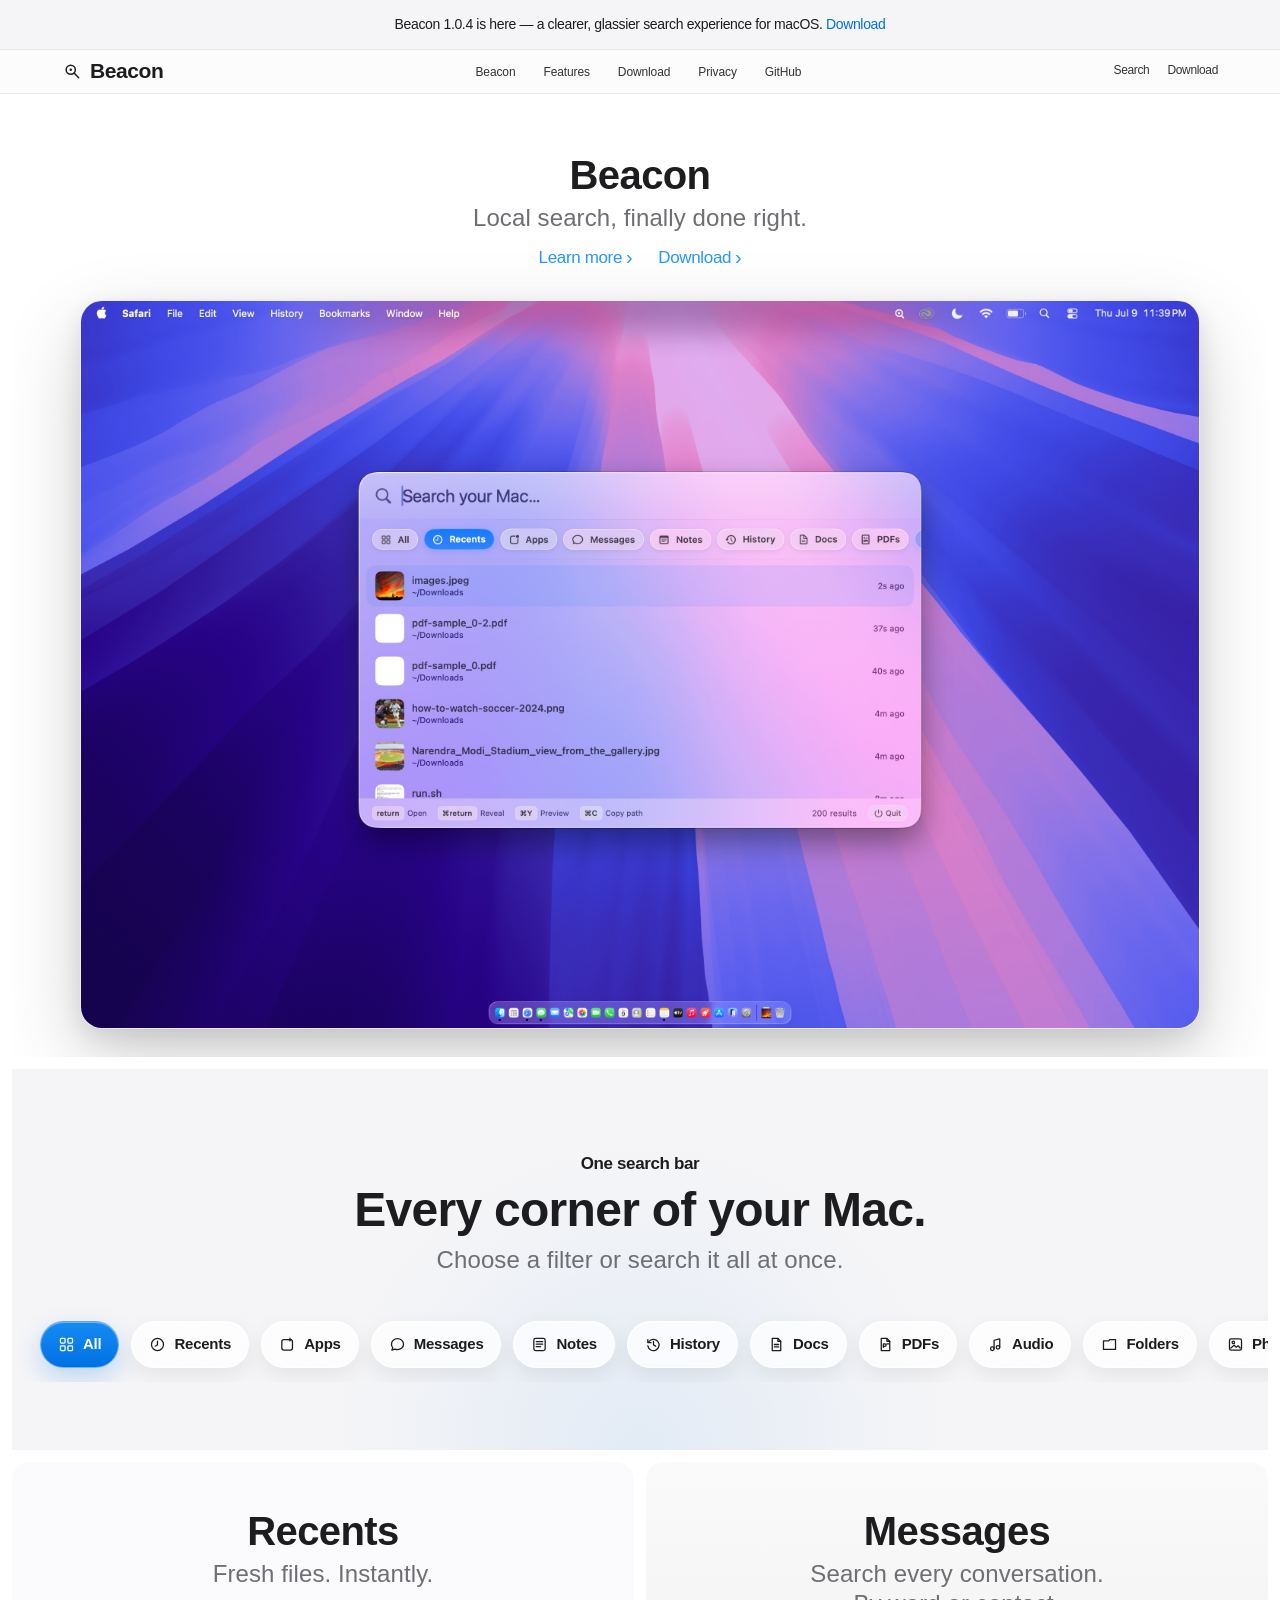
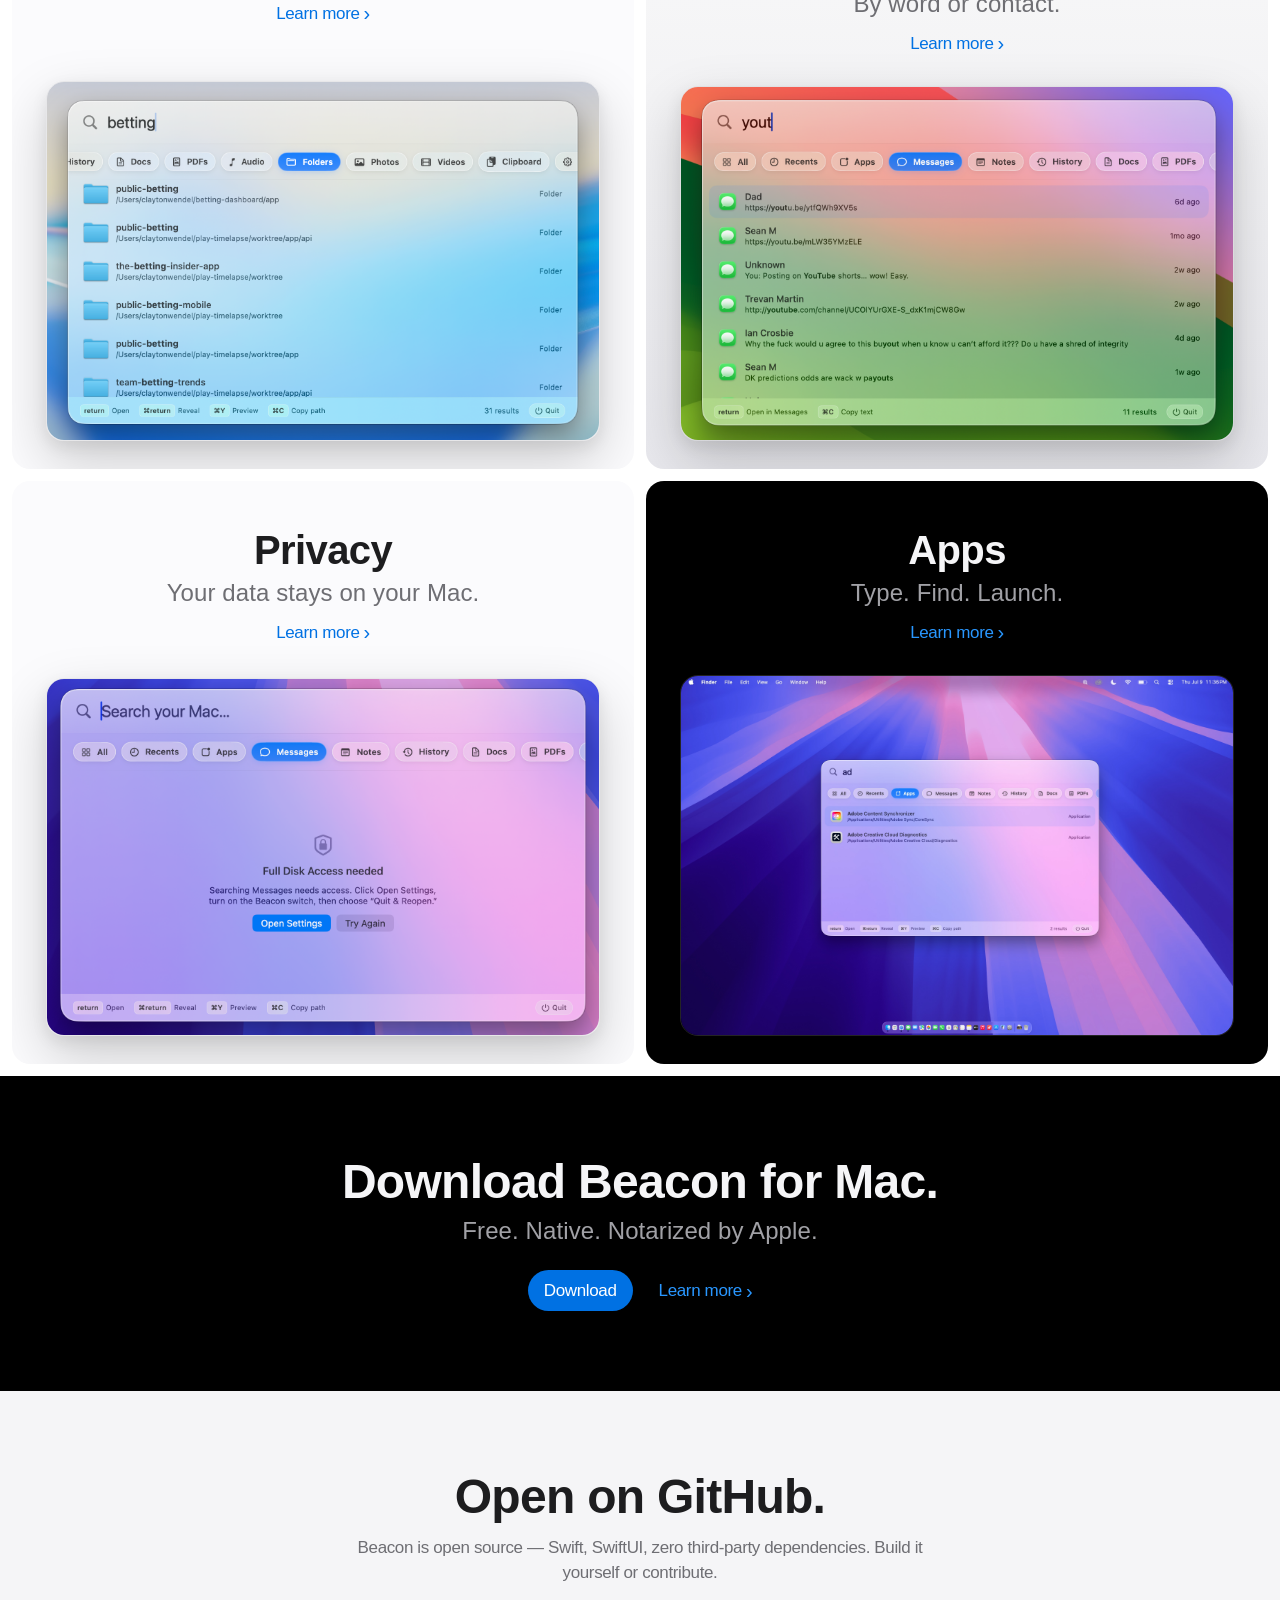
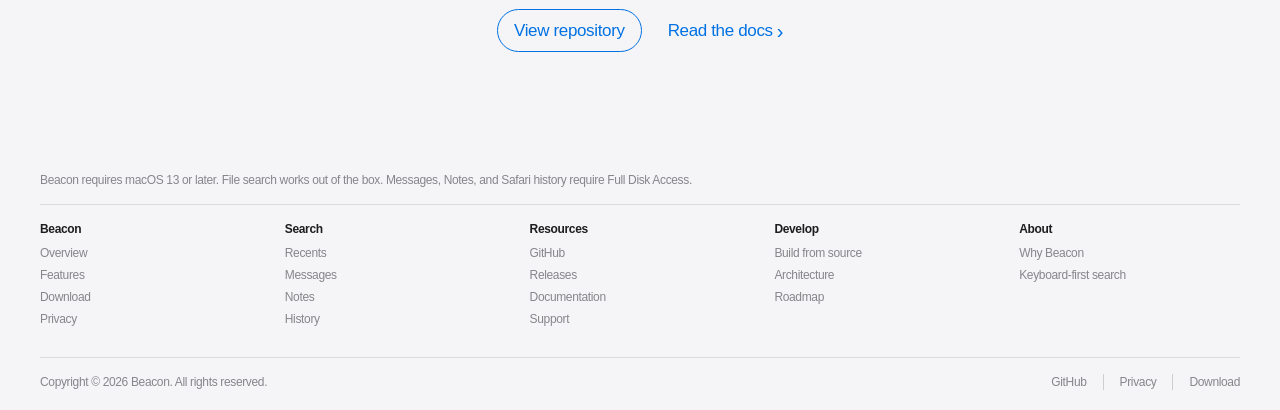
==== commit 244e0c19: "Refine Beacon website navigation and feature presentation. Improve responsive navigation, filter vis" ====
--- a/website/index.html
+++ b/website/index.html
@@ -5,7 +5,7 @@
   <meta name="viewport" content="width=device-width, initial-scale=1">
   <meta name="description" content="Beacon — a fast, native macOS search launcher. Press Option + S anywhere to find files, apps, messages, notes, and more.">
   <title>Beacon — Apple-style macOS search</title>
-  <link rel="stylesheet" href="css/styles.css">
+  <link rel="stylesheet" href="css/styles.css?v=20260710-2">
 </head>
 <body>
 
@@ -34,6 +34,19 @@
         <a href="https://github.com/claytonwendelwon/Mac-search/search" aria-label="Search">Search</a>
         <a href="beacon/index.html#download" aria-label="Download">Download</a>
       </div>
+      <button class="nav-menu-button" type="button" data-menu-toggle
+              aria-expanded="false" aria-controls="home-mobile-menu" aria-label="Open menu">
+        <span></span><span></span><span></span>
+      </button>
+      <a class="globalnav-mobile-cta" href="beacon/index.html#download">Download</a>
+      <div class="mobile-nav" id="home-mobile-menu" data-mobile-menu>
+        <a href="beacon/index.html">Beacon</a>
+        <a href="beacon/index.html#features">Features</a>
+        <a href="beacon/index.html#lineup">Filters</a>
+        <a href="beacon/index.html#privacy">Privacy</a>
+        <a href="beacon/index.html#download">Download</a>
+        <a href="https://github.com/claytonwendelwon/Mac-search">GitHub</a>
+      </div>
     </div>
   </nav>
 
@@ -60,20 +73,20 @@
         <p class="subhead">Choose a filter or search it all at once.</p>
       </div>
       <div class="filter-rail" aria-label="Available Beacon filters">
-        <span class="filter-chip active"><span aria-hidden="true">▦</span>All</span>
-        <span class="filter-chip"><span aria-hidden="true">◷</span>Recents</span>
-        <span class="filter-chip"><span aria-hidden="true">▢</span>Apps</span>
-        <span class="filter-chip"><span aria-hidden="true">○</span>Messages</span>
-        <span class="filter-chip"><span aria-hidden="true">▤</span>Notes</span>
-        <span class="filter-chip"><span aria-hidden="true">↶</span>History</span>
-        <span class="filter-chip"><span aria-hidden="true">▧</span>Docs</span>
-        <span class="filter-chip"><span aria-hidden="true">▥</span>PDFs</span>
-        <span class="filter-chip"><span aria-hidden="true">♪</span>Audio</span>
-        <span class="filter-chip"><span aria-hidden="true">□</span>Folders</span>
-        <span class="filter-chip"><span aria-hidden="true">▣</span>Photos</span>
-        <span class="filter-chip"><span aria-hidden="true">▤</span>Videos</span>
-        <span class="filter-chip"><span aria-hidden="true">▥</span>Clipboard</span>
-        <span class="filter-chip"><span aria-hidden="true">⚙</span>Settings</span>
+        <span class="filter-chip active"><svg><use href="assets/symbols.svg#icon-all"/></svg>All</span>
+        <span class="filter-chip"><svg><use href="assets/symbols.svg#icon-recents"/></svg>Recents</span>
+        <span class="filter-chip"><svg><use href="assets/symbols.svg#icon-apps"/></svg>Apps</span>
+        <span class="filter-chip"><svg><use href="assets/symbols.svg#icon-messages"/></svg>Messages</span>
+        <span class="filter-chip"><svg><use href="assets/symbols.svg#icon-notes"/></svg>Notes</span>
+        <span class="filter-chip"><svg><use href="assets/symbols.svg#icon-history"/></svg>History</span>
+        <span class="filter-chip"><svg><use href="assets/symbols.svg#icon-docs"/></svg>Docs</span>
+        <span class="filter-chip"><svg><use href="assets/symbols.svg#icon-pdfs"/></svg>PDFs</span>
+        <span class="filter-chip"><svg><use href="assets/symbols.svg#icon-audio"/></svg>Audio</span>
+        <span class="filter-chip"><svg><use href="assets/symbols.svg#icon-folders"/></svg>Folders</span>
+        <span class="filter-chip"><svg><use href="assets/symbols.svg#icon-photos"/></svg>Photos</span>
+        <span class="filter-chip"><svg><use href="assets/symbols.svg#icon-videos"/></svg>Videos</span>
+        <span class="filter-chip"><svg><use href="assets/symbols.svg#icon-clipboard"/></svg>Clipboard</span>
+        <span class="filter-chip"><svg><use href="assets/symbols.svg#icon-settings"/></svg>Settings</span>
       </div>
       <p class="filter-rail-hint">Scroll to explore</p>
     </div>
@@ -209,6 +222,6 @@
     </div>
   </footer>
 
-  <script src="js/main.js"></script>
+  <script src="js/main.js?v=20260710-2"></script>
 </body>
 </html>
--- a/website/css/styles.css
+++ b/website/css/styles.css
@@ -110,6 +110,76 @@
 
 .globalnav-actions a:hover { opacity: 0.65; text-decoration: none; }
 
+.nav-menu-button {
+  display: none;
+  width: 34px;
+  height: 34px;
+  padding: 7px;
+  border: 0;
+  background: transparent;
+  cursor: pointer;
+}
+
+.nav-menu-button span {
+  display: block;
+  width: 20px;
+  height: 1px;
+  margin: 4px 0;
+  background: var(--apple-text);
+  transform-origin: center;
+  transition: transform 0.22s ease, opacity 0.18s ease;
+}
+
+.nav-menu-button[aria-expanded="true"] span:first-child {
+  transform: translateY(5px) rotate(45deg);
+}
+
+.nav-menu-button[aria-expanded="true"] span:nth-child(2) {
+  opacity: 0;
+}
+
+.nav-menu-button[aria-expanded="true"] span:nth-child(3) {
+  transform: translateY(-5px) rotate(-45deg);
+}
+
+.mobile-nav {
+  display: none;
+  position: absolute;
+  z-index: 9997;
+  top: 100%;
+  right: 0;
+  left: 0;
+  min-height: calc(100vh - var(--nav-height));
+  padding: 28px 32px 48px;
+  flex-direction: column;
+  gap: 0;
+  overflow-y: auto;
+  background: rgba(251, 251, 253, 0.98);
+  backdrop-filter: saturate(180%) blur(24px);
+  -webkit-backdrop-filter: saturate(180%) blur(24px);
+}
+
+.product-page .mobile-nav { min-height: calc(100vh - var(--subnav-height)); }
+
+.mobile-nav a {
+  padding: 15px 0;
+  border-bottom: 1px solid rgba(0, 0, 0, 0.08);
+  color: var(--apple-text);
+  font-size: 28px;
+  font-weight: 600;
+  letter-spacing: -0.025em;
+  text-decoration: none;
+}
+
+body.menu-open { overflow: hidden; }
+
+.globalnav-mobile-cta {
+  display: none;
+  color: var(--apple-blue);
+  font-size: 12px;
+  text-decoration: none;
+}
+
 /* ── Sub navigation (product pages) ── */
 
 .subnav {
@@ -132,19 +202,23 @@
   margin: 0 auto;
   padding: 0 22px;
   height: 100%;
-  display: flex;
-  align-items: center;
-  justify-content: space-between;
+  display: grid;
+  grid-template-columns: 1fr auto 1fr;
+  align-items: center;
+  gap: 18px;
 }
 
 .subnav-title {
+  justify-self: start;
   font-size: 21px;
   font-weight: 600;
   letter-spacing: -0.02em;
   color: var(--apple-text);
+  text-decoration: none;
 }
 
 .subnav-links {
+  justify-self: center;
   display: flex;
   align-items: center;
   gap: 24px;
@@ -164,6 +238,7 @@
 }
 
 .subnav-cta {
+  justify-self: end;
   font-size: 12px;
   color: var(--apple-blue);
   text-decoration: none;
@@ -397,6 +472,7 @@
   align-items: flex-end;
   justify-content: center;
   margin-top: 30px;
+  padding-bottom: 28px;
 }
 
 .tile-full {
@@ -461,12 +537,14 @@
   letter-spacing: -0.016em;
 }
 
-.filter-chip > span {
-  min-width: 16px;
-  color: var(--apple-gray-dark);
-  font-size: 17px;
-  line-height: 1;
-  text-align: center;
+.filter-chip svg {
+  width: 17px;
+  height: 17px;
+  fill: none;
+  stroke: currentColor;
+  stroke-width: 1.8;
+  stroke-linecap: round;
+  stroke-linejoin: round;
 }
 
 .filter-chip.active {
@@ -476,10 +554,6 @@
   box-shadow:
     0 10px 26px rgba(0, 113, 227, 0.24),
     inset 0 1px 0 rgba(255, 255, 255, 0.35);
-}
-
-.filter-chip.active > span {
-  color: #fff;
 }
 
 .filter-rail-hint {
@@ -583,6 +657,98 @@
   align-items: center;
 }
 
+.notes-placeholder {
+  width: min(100%, 520px);
+  min-height: 330px;
+  padding: 48px;
+  border: 1px solid rgba(0, 0, 0, 0.06);
+  border-radius: 24px;
+  display: flex;
+  flex-direction: column;
+  align-items: center;
+  justify-content: center;
+  background:
+    radial-gradient(circle at 50% 0%, rgba(255, 214, 10, 0.2), transparent 48%),
+    #fff;
+  box-shadow: 0 24px 60px rgba(0, 0, 0, 0.08);
+}
+
+.notes-placeholder svg {
+  width: 58px;
+  height: 58px;
+  margin-bottom: 20px;
+  fill: none;
+  stroke: #d99a00;
+  stroke-width: 1.5;
+  stroke-linecap: round;
+  stroke-linejoin: round;
+}
+
+.notes-placeholder strong { font-size: 24px; }
+.notes-placeholder span { margin-top: 6px; color: var(--apple-gray); }
+
+.tab-panel.more-panel.active {
+  grid-template-columns: minmax(240px, 0.8fr) minmax(320px, 1.2fr);
+  padding: 52px;
+  border-radius: 28px;
+  color: #f5f5f7;
+  background:
+    radial-gradient(circle at 85% 15%, rgba(41, 151, 255, 0.34), transparent 35%),
+    #101012;
+}
+
+.more-panel-heading h2 {
+  margin: 6px 0 18px;
+  font-size: clamp(34px, 4vw, 52px);
+  line-height: 1.02;
+  letter-spacing: -0.03em;
+}
+
+.more-panel-heading > p:last-child,
+.benefit-grid span,
+.coming-soon p {
+  color: #a1a1a6;
+  line-height: 1.45;
+}
+
+.benefit-grid {
+  display: grid;
+  grid-template-columns: 1fr 1fr;
+  gap: 12px;
+}
+
+.benefit-grid > div {
+  min-height: 110px;
+  padding: 20px;
+  border: 1px solid rgba(255, 255, 255, 0.1);
+  border-radius: 18px;
+  display: flex;
+  flex-direction: column;
+  justify-content: flex-end;
+  background: rgba(255, 255, 255, 0.06);
+}
+
+.benefit-grid strong { margin-bottom: 4px; font-size: 17px; }
+
+.coming-soon {
+  grid-column: 1 / -1;
+  padding-top: 26px;
+  border-top: 1px solid rgba(255, 255, 255, 0.12);
+}
+
+.coming-soon-label {
+  display: inline-block;
+  margin-bottom: 10px;
+  padding: 5px 10px;
+  border-radius: 980px;
+  color: #fff;
+  background: var(--apple-blue);
+  font-size: 12px;
+  font-weight: 600;
+}
+
+.coming-soon h3 { margin-bottom: 6px; font-size: 24px; }
+
 /* ── Screenshot showcase ── */
 
 .showcase-section {
@@ -606,7 +772,7 @@
   overflow: hidden;
   background: var(--apple-bg-alt);
   border-radius: 28px;
-  padding: 54px 54px 0;
+  padding: 54px;
 }
 
 .showcase-copy {
@@ -629,8 +795,7 @@
 }
 
 .showcase-card .product-shot {
-  border-radius: 18px 18px 0 0;
-  border-bottom: 0;
+  border-radius: 18px;
   box-shadow: 0 24px 70px rgba(0, 0, 0, 0.16);
 }
 
@@ -670,8 +835,17 @@
   display: flex;
   align-items: center;
   justify-content: center;
-  font-size: 24px;
   box-shadow: 0 2px 8px rgba(0, 0, 0, 0.06);
+}
+
+.lineup-card-icon svg {
+  width: 24px;
+  height: 24px;
+  fill: none;
+  stroke: var(--apple-text);
+  stroke-width: 1.65;
+  stroke-linecap: round;
+  stroke-linejoin: round;
 }
 
 .lineup-card h3 {
@@ -731,6 +905,21 @@
   font-weight: 600;
   color: #f5f5f7;
 }
+
+.download-steps .step-copy {
+  min-width: 0;
+  padding-top: 3px;
+  line-height: 1.45;
+}
+
+.download-steps strong,
+.download-steps kbd {
+  color: #f5f5f7;
+  font: inherit;
+  font-weight: 600;
+}
+
+.download-steps kbd { white-space: nowrap; }
 
 /* ── GitHub band ── */
 
@@ -1091,9 +1280,17 @@
 
 @media (max-width: 1068px) {
   .globalnav-links { display: none; }
+  .globalnav-actions { display: none; }
+  .globalnav-inner { justify-content: flex-start; gap: 9px; }
+  .globalnav .nav-menu-button { display: block; order: 1; }
+  .globalnav-logo { order: 2; }
+  .globalnav-mobile-cta { display: block; order: 3; margin-left: auto; }
+  .globalnav .mobile-nav.open { display: flex; }
   .tile-grid { grid-template-columns: 1fr; }
   .tile { min-height: 520px; }
   .tab-panel.active { grid-template-columns: 1fr; }
+  .tab-panel.more-panel.active { grid-template-columns: 1fr 1fr; }
+  .more-panel-heading { grid-column: 1 / -1; }
   .bento-grid { grid-template-columns: 1fr 1fr; }
   .bento-item.wide { grid-column: span 2; }
   .footer-columns { grid-template-columns: repeat(3, 1fr); }
@@ -1101,20 +1298,36 @@
 
 @media (max-width: 734px) {
   .subnav-links { display: none; }
+  .subnav-inner { display: flex; justify-content: flex-start; gap: 9px; }
+  .subnav .nav-menu-button { display: block; order: 1; }
+  .subnav-title { order: 2; margin-right: 0; }
+  .subnav-cta { order: 3; margin-left: auto; }
+  .subnav .mobile-nav.open { display: flex; }
   .bento-grid { grid-template-columns: 1fr; }
   .bento-item.wide { grid-column: span 1; }
   .footer-columns { grid-template-columns: 1fr 1fr; }
+  .feature-tabs-section { padding-inline: 18px; }
+  .tab-list { justify-content: flex-start; }
   .tab-list button { padding: 10px 14px 12px; font-size: 12px; }
+  .tab-panel.more-panel.active { grid-template-columns: 1fr; padding: 30px 22px; }
+  .benefit-grid { grid-template-columns: 1fr; }
+  .notes-placeholder { min-height: 260px; padding: 32px 20px; }
   .filter-highlight { padding: 62px 0 52px; }
   .filter-highlight-copy { padding-bottom: 22px; }
   .filter-rail { padding-inline: 18px; scroll-padding-inline: 18px; }
   .filter-chip { padding: 10px 15px; font-size: 14px; }
   .filter-rail-hint { display: block; }
   .showcase-section { padding: 68px 12px; }
-  .showcase-card { border-radius: 20px; padding: 34px 18px 0; }
+  .showcase-card { border-radius: 20px; padding: 34px 18px 22px; }
   .showcase-copy { margin-bottom: 24px; }
   .product-shot { border-radius: 16px; }
   .product-shot-hero { width: 96vw; }
+  .download-band { padding: 64px 18px; }
+  .download-band .headline-section { font-size: clamp(36px, 10vw, 44px); }
+  .download-band .subhead { font-size: 20px; }
+  .download-band .cta-row { gap: 24px; white-space: nowrap; }
+  .download-steps { margin-top: 30px; }
+  .download-steps li { gap: 12px; padding: 18px 0; font-size: 16px; }
 }
 
 /* Scroll reveal */
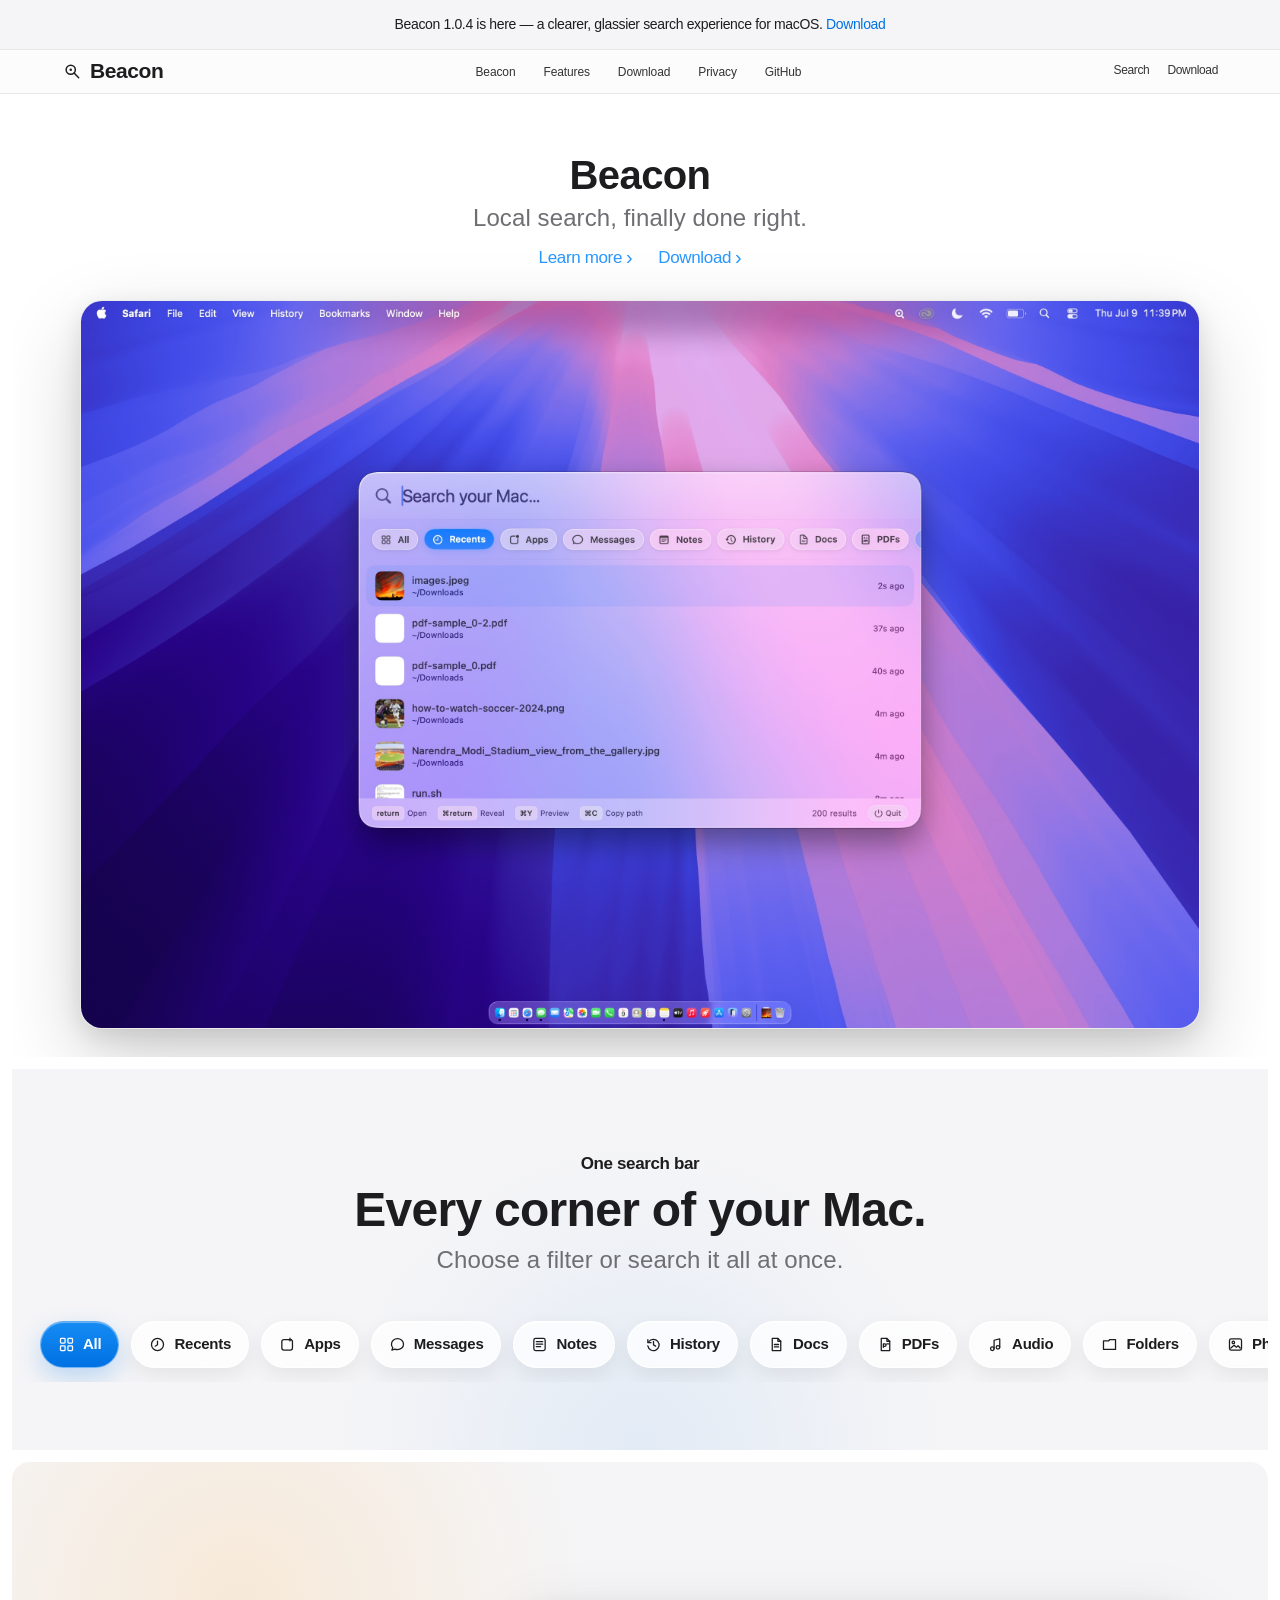
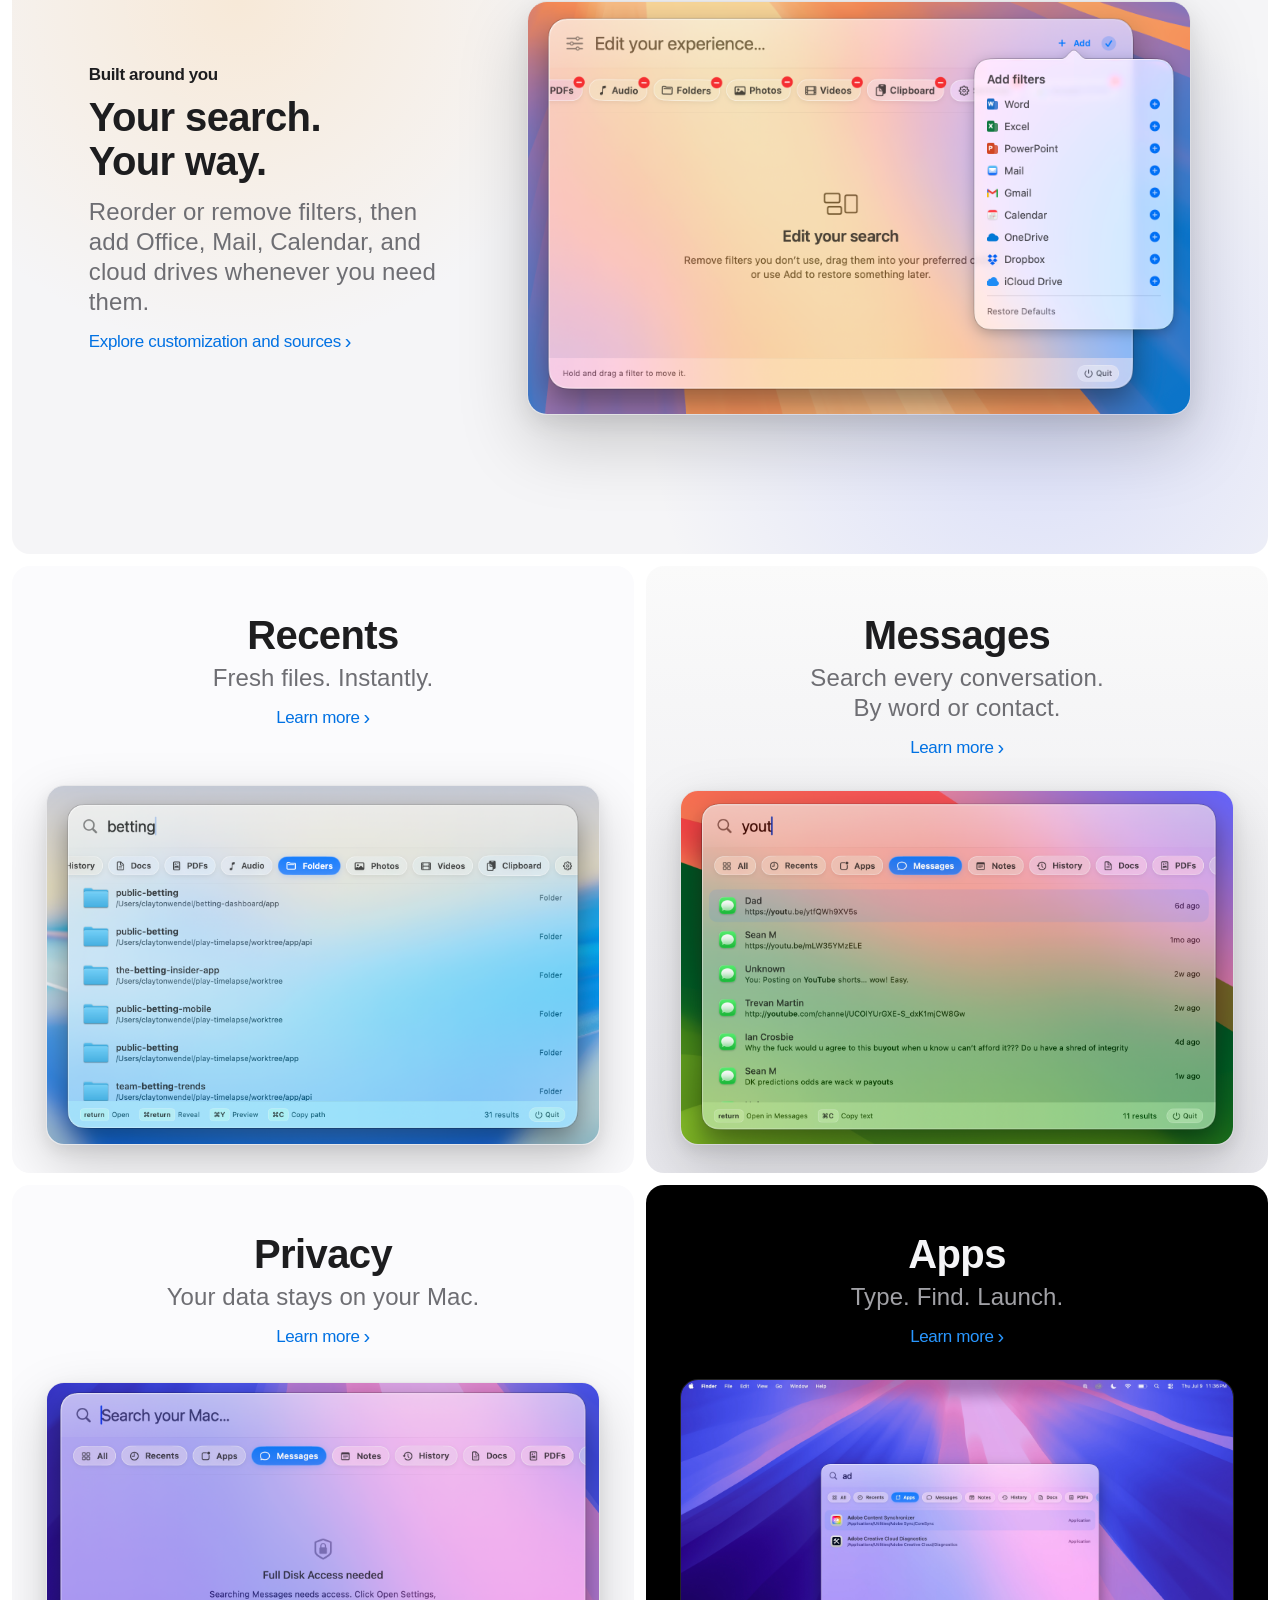
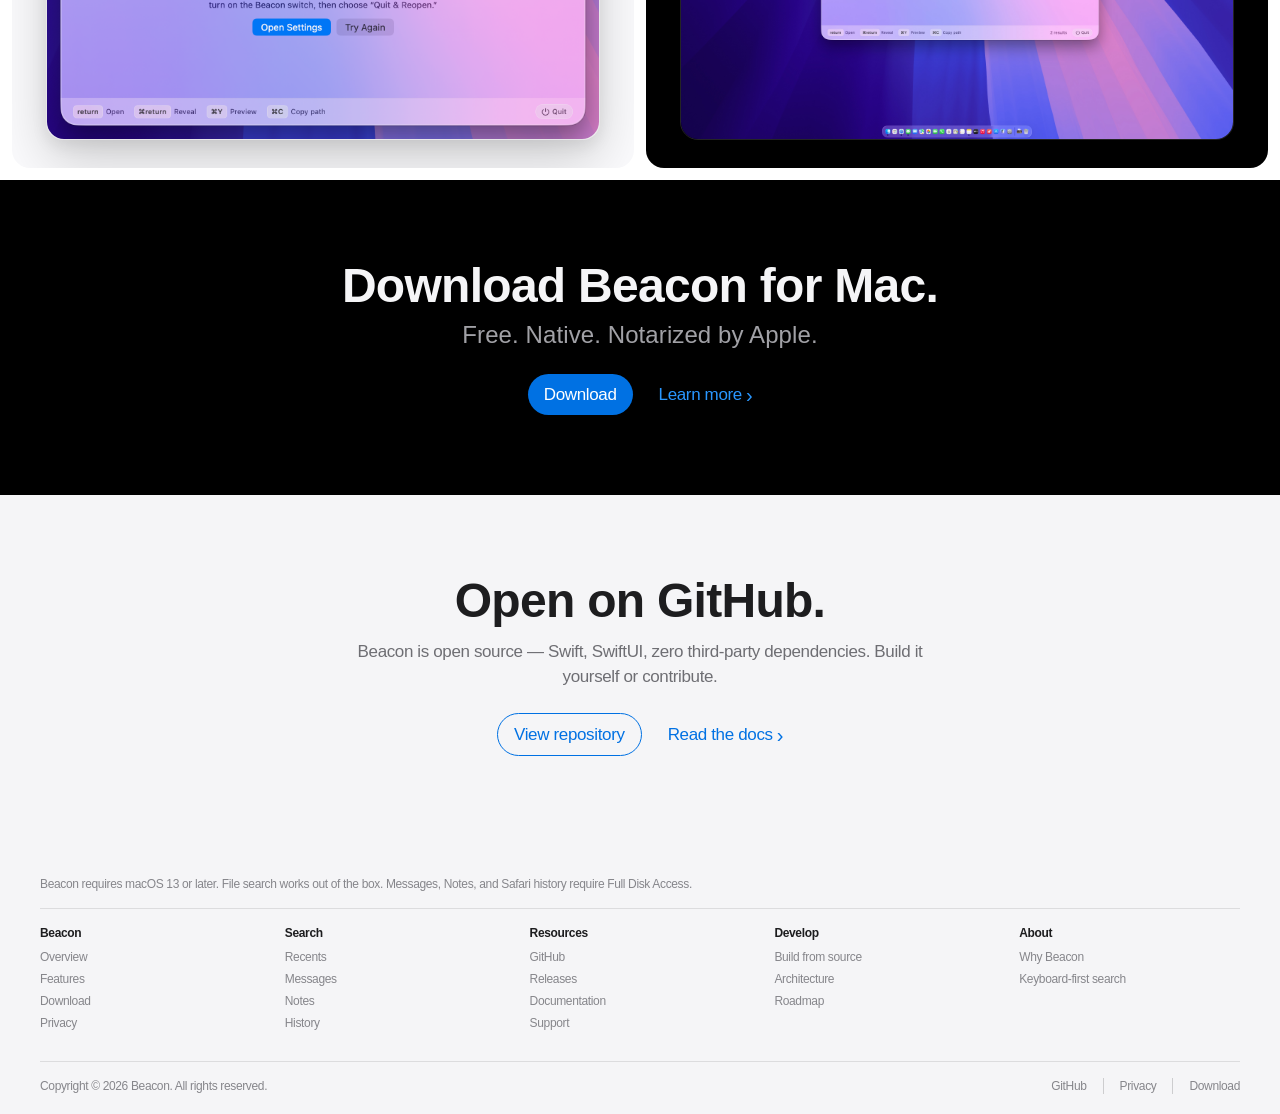
==== commit 16b71fd6: "Expand Beacon search with connected sources and previews. Add pagination, source onboarding, customi" ====
--- a/website/index.html
+++ b/website/index.html
@@ -3,9 +3,9 @@
 <head>
   <meta charset="utf-8">
   <meta name="viewport" content="width=device-width, initial-scale=1">
-  <meta name="description" content="Beacon — a fast, native macOS search launcher. Press Option + S anywhere to find files, apps, messages, notes, and more.">
+  <meta name="description" content="Beacon — fast, private macOS search across files, messages, mail, calendar, Office documents, cloud folders, and more.">
   <title>Beacon — Apple-style macOS search</title>
-  <link rel="stylesheet" href="css/styles.css?v=20260710-2">
+  <link rel="stylesheet" href="css/styles.css?v=20260711-1">
 </head>
 <body>
 
@@ -87,9 +87,29 @@
         <span class="filter-chip"><svg><use href="assets/symbols.svg#icon-videos"/></svg>Videos</span>
         <span class="filter-chip"><svg><use href="assets/symbols.svg#icon-clipboard"/></svg>Clipboard</span>
         <span class="filter-chip"><svg><use href="assets/symbols.svg#icon-settings"/></svg>Settings</span>
+        <span class="filter-chip"><svg><use href="assets/symbols.svg#icon-docs"/></svg>Office</span>
+        <span class="filter-chip"><svg><use href="assets/symbols.svg#icon-messages"/></svg>Mail & Gmail</span>
+        <span class="filter-chip"><svg><use href="assets/symbols.svg#icon-recents"/></svg>Calendar</span>
+        <span class="filter-chip"><svg><use href="assets/symbols.svg#icon-folders"/></svg>Cloud drives</span>
       </div>
       <p class="filter-rail-hint">Scroll to explore</p>
     </div>
+
+    <a class="tile tile-full tile-feature-combined" href="beacon/index.html#customize">
+      <div class="tile-feature-copy">
+        <p class="eyebrow">Built around you</p>
+        <h2 class="headline-tile">Your search.<br>Your way.</h2>
+        <p class="subhead">Reorder or remove filters, then add Office, Mail, Calendar, and cloud drives whenever you need them.</p>
+        <div class="cta-row">
+          <span class="link-more">Explore customization and sources</span>
+        </div>
+      </div>
+      <div class="tile-feature-visual">
+        <img class="product-shot product-shot-customize"
+             src="assets/beacon-edit-add.png"
+             alt="Beacon Edit mode with customizable filters and connected sources">
+      </div>
+    </a>
 
     <a class="tile tile-light" href="beacon/index.html#recents">
       <h2 class="headline-tile">Recents</h2>
@@ -222,6 +242,6 @@
     </div>
   </footer>
 
-  <script src="js/main.js?v=20260710-2"></script>
+  <script src="js/main.js?v=20260711-1"></script>
 </body>
 </html>
--- a/website/css/styles.css
+++ b/website/css/styles.css
@@ -461,6 +461,50 @@
 .tile-home-hero {
   background: #fff;
   border-radius: 0;
+}
+
+.tile-feature-combined {
+  display: grid;
+  grid-template-columns: minmax(280px, 0.72fr) minmax(0, 1.28fr);
+  align-items: center;
+  gap: clamp(34px, 5vw, 78px);
+  min-height: 590px;
+  padding: 64px clamp(38px, 6vw, 92px);
+  text-align: left;
+  background:
+    radial-gradient(circle at 18% 20%, rgba(255, 190, 105, 0.22), transparent 30%),
+    radial-gradient(circle at 82% 78%, rgba(96, 120, 255, 0.18), transparent 34%),
+    #f5f5f7;
+}
+
+.tile-feature-copy {
+  max-width: 430px;
+}
+
+.tile-feature-copy .subhead {
+  margin-top: 14px;
+}
+
+.tile-feature-copy .cta-row {
+  justify-content: flex-start;
+  margin-top: 20px;
+}
+
+.tile-feature-visual {
+  width: 100%;
+  display: flex;
+  align-items: center;
+  justify-content: center;
+}
+
+.product-shot-customize {
+  width: 100%;
+  max-height: 540px;
+  object-fit: contain;
+  border-radius: 20px;
+  box-shadow:
+    0 28px 70px rgba(0, 0, 0, 0.18),
+    0 8px 22px rgba(0, 0, 0, 0.08);
 }
 
 .tile .cta-row { margin-top: 12px; }
@@ -1303,6 +1347,19 @@
   .subnav-title { order: 2; margin-right: 0; }
   .subnav-cta { order: 3; margin-left: auto; }
   .subnav .mobile-nav.open { display: flex; }
+  .tile-feature-combined {
+    grid-template-columns: 1fr;
+    gap: 34px;
+    padding: 54px 20px 28px;
+    text-align: center;
+  }
+  .tile-feature-copy {
+    max-width: 540px;
+    margin-inline: auto;
+  }
+  .tile-feature-copy .cta-row {
+    justify-content: center;
+  }
   .bento-grid { grid-template-columns: 1fr; }
   .bento-item.wide { grid-column: span 1; }
   .footer-columns { grid-template-columns: 1fr 1fr; }
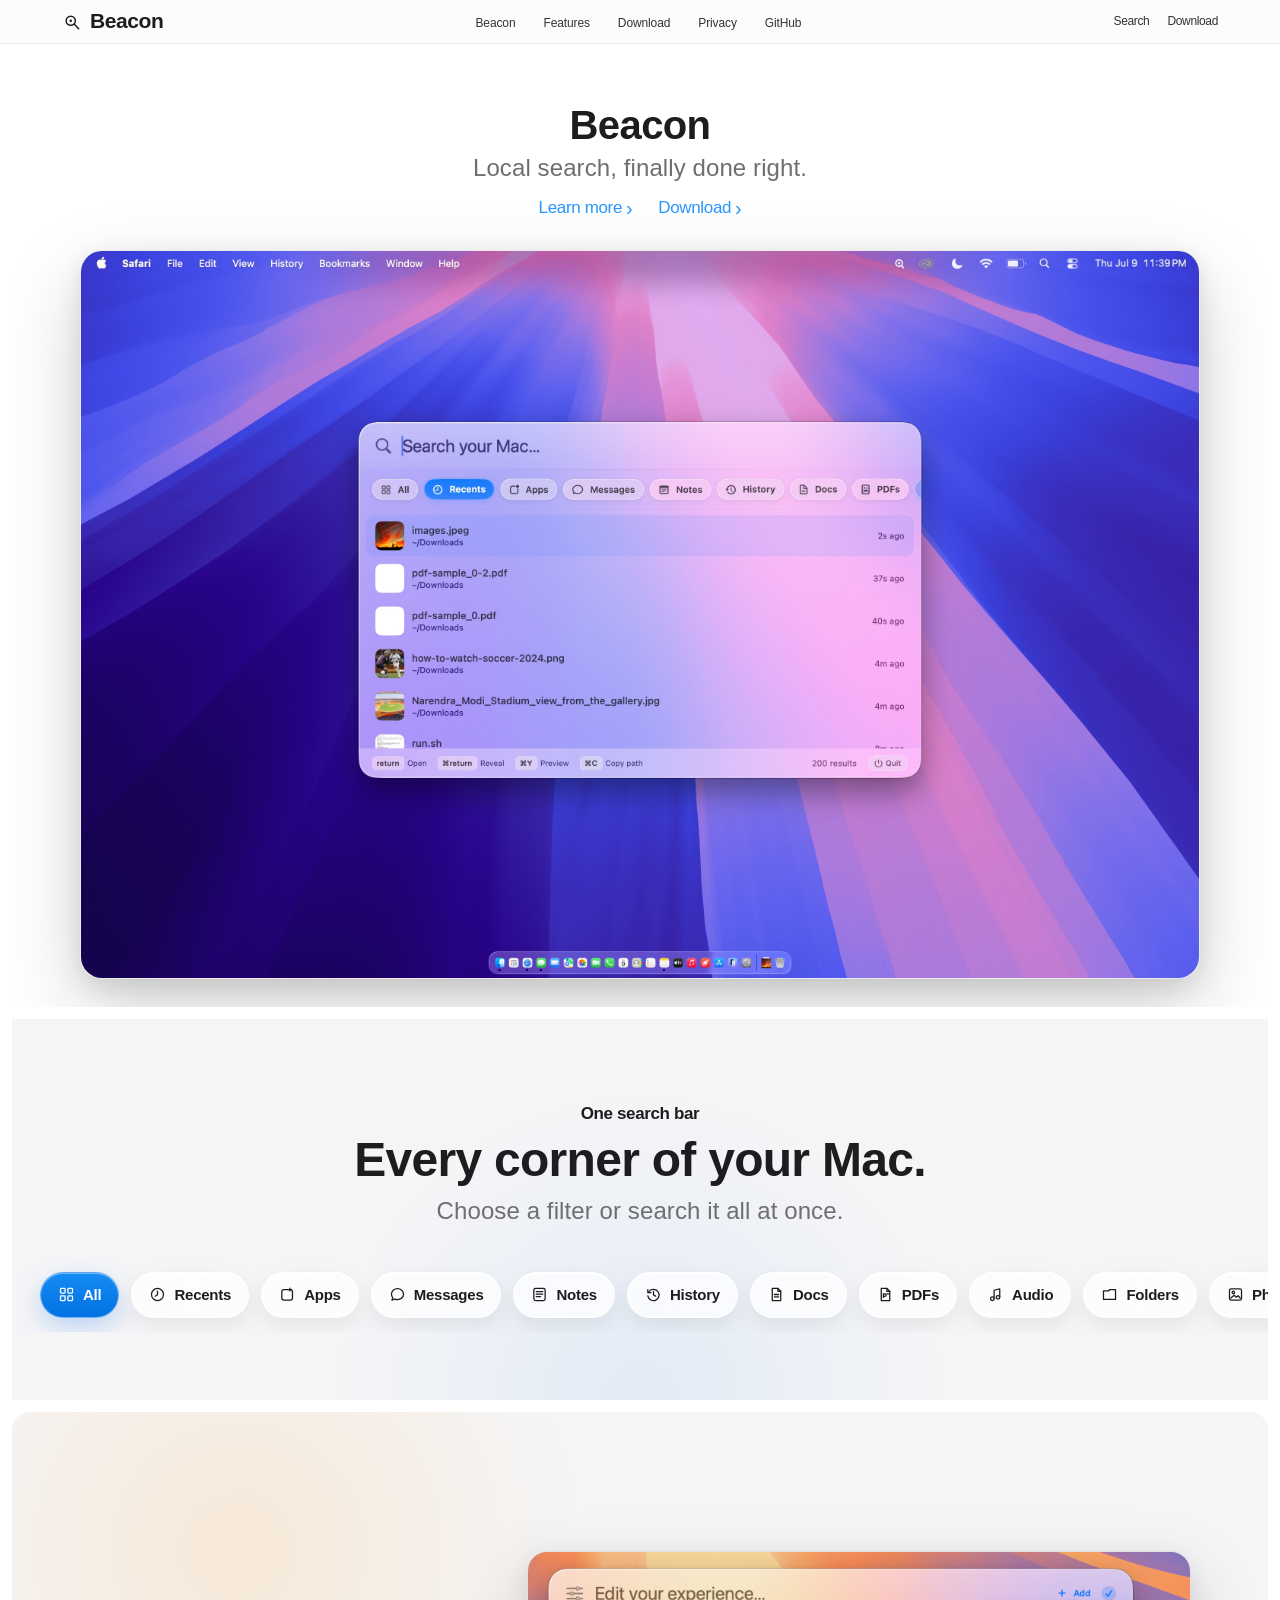
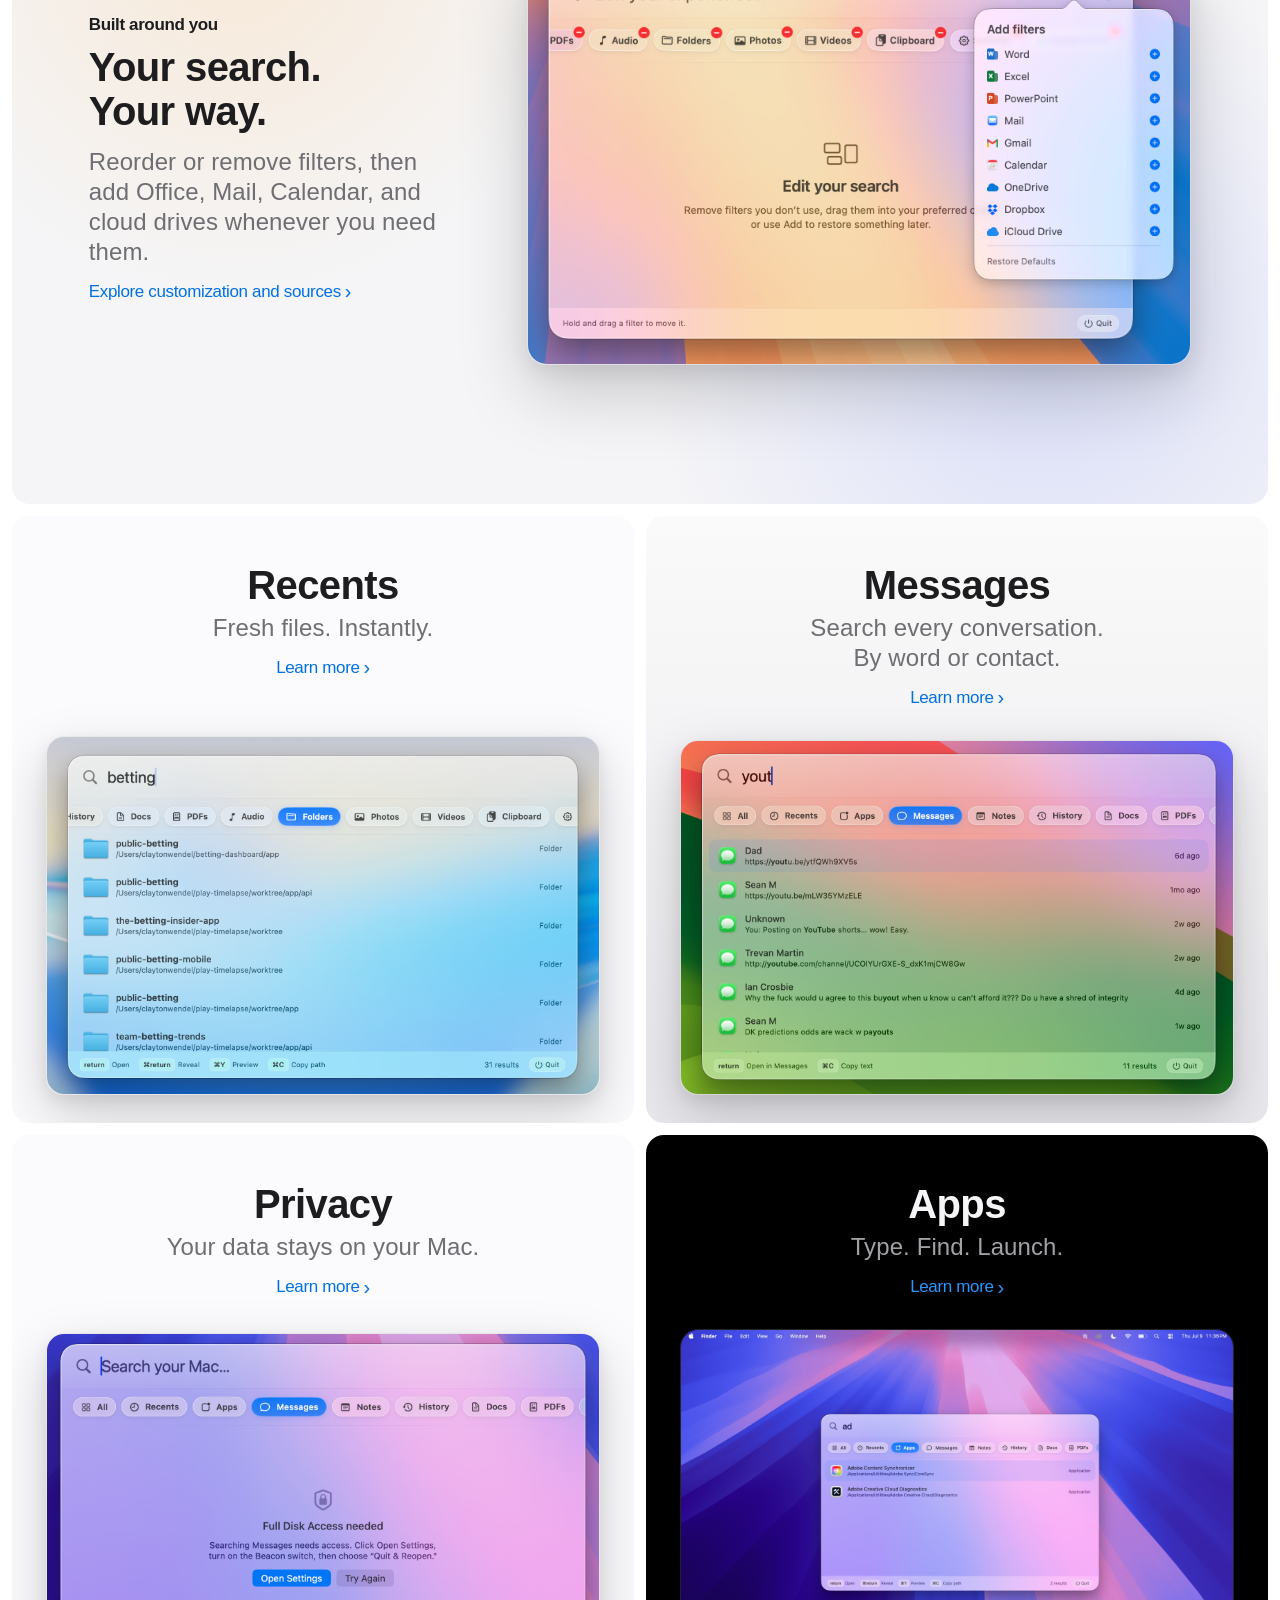
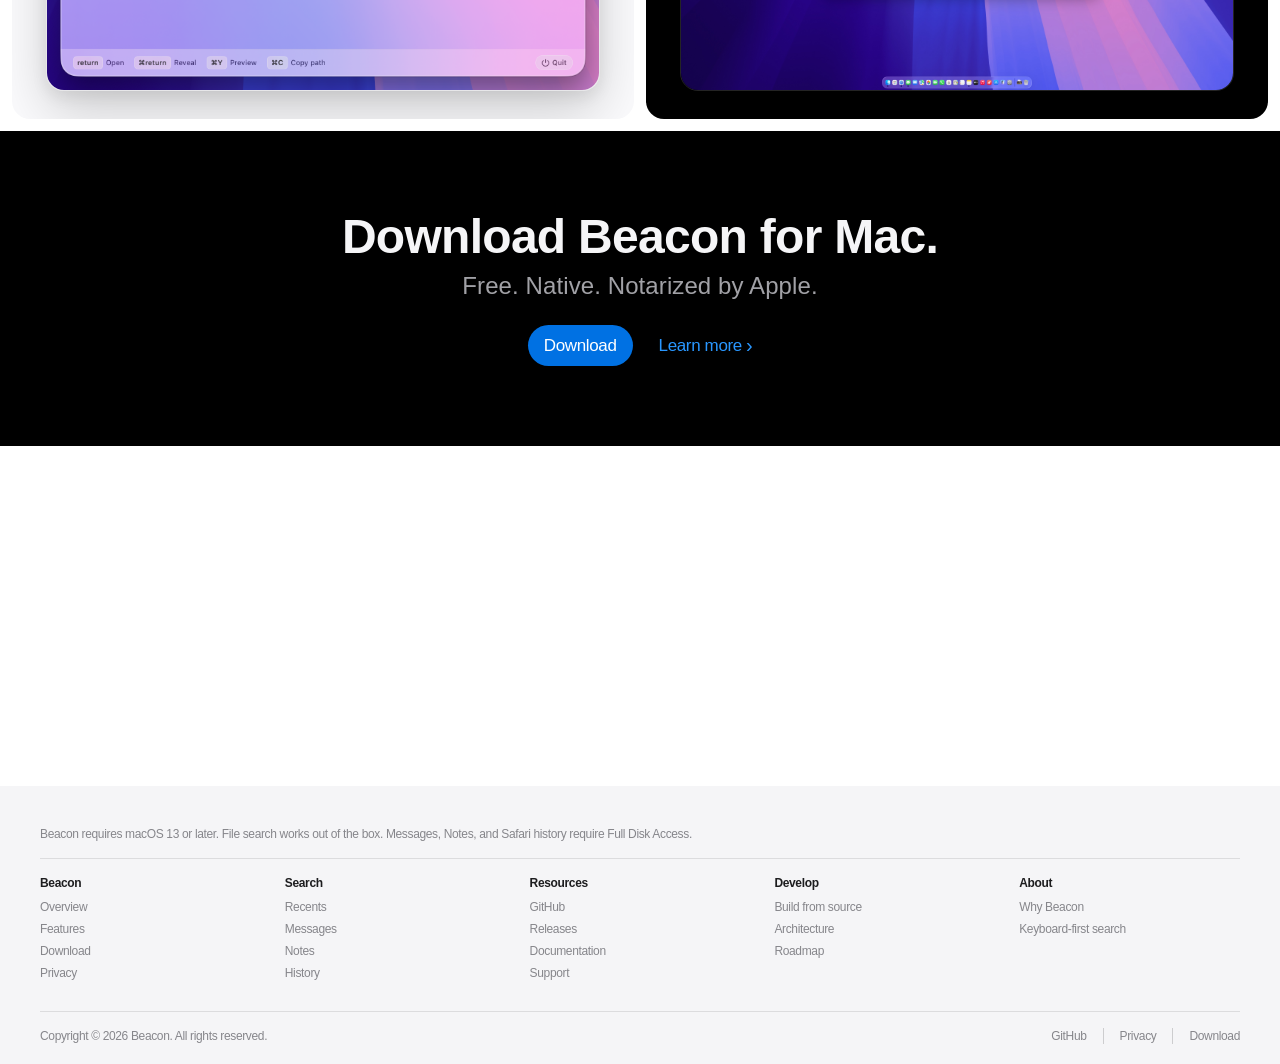
==== commit 599f25e4: "Remove the outdated release banner Keep the homepage focused on the product rather than a stale vers" ====
--- a/website/index.html
+++ b/website/index.html
@@ -8,10 +8,6 @@
   <link rel="stylesheet" href="css/styles.css?v=20260711-1">
 </head>
 <body>
-
-  <div class="promo-ribbon">
-    Beacon 1.0.4 is here — a clearer, glassier search experience for macOS. <a href="https://github.com/claytonwendelwon/Mac-search/releases/tag/v1.0.4">Download</a>
-  </div>
 
   <nav class="globalnav" aria-label="Global">
     <div class="globalnav-inner">
--- a/website/css/styles.css
+++ b/website/css/styles.css
@@ -977,19 +977,6 @@
   max-width: 580px;
   margin: 12px auto 24px;
 }
-
-/* ── Promo ribbon ── */
-
-.promo-ribbon {
-  background: var(--apple-bg-alt);
-  text-align: center;
-  padding: 14px 22px;
-  font-size: 14px;
-  color: var(--apple-text);
-  border-bottom: 1px solid rgba(0, 0, 0, 0.06);
-}
-
-.promo-ribbon a { color: var(--apple-blue); }
 
 /* ── Bento / explore ── */
 
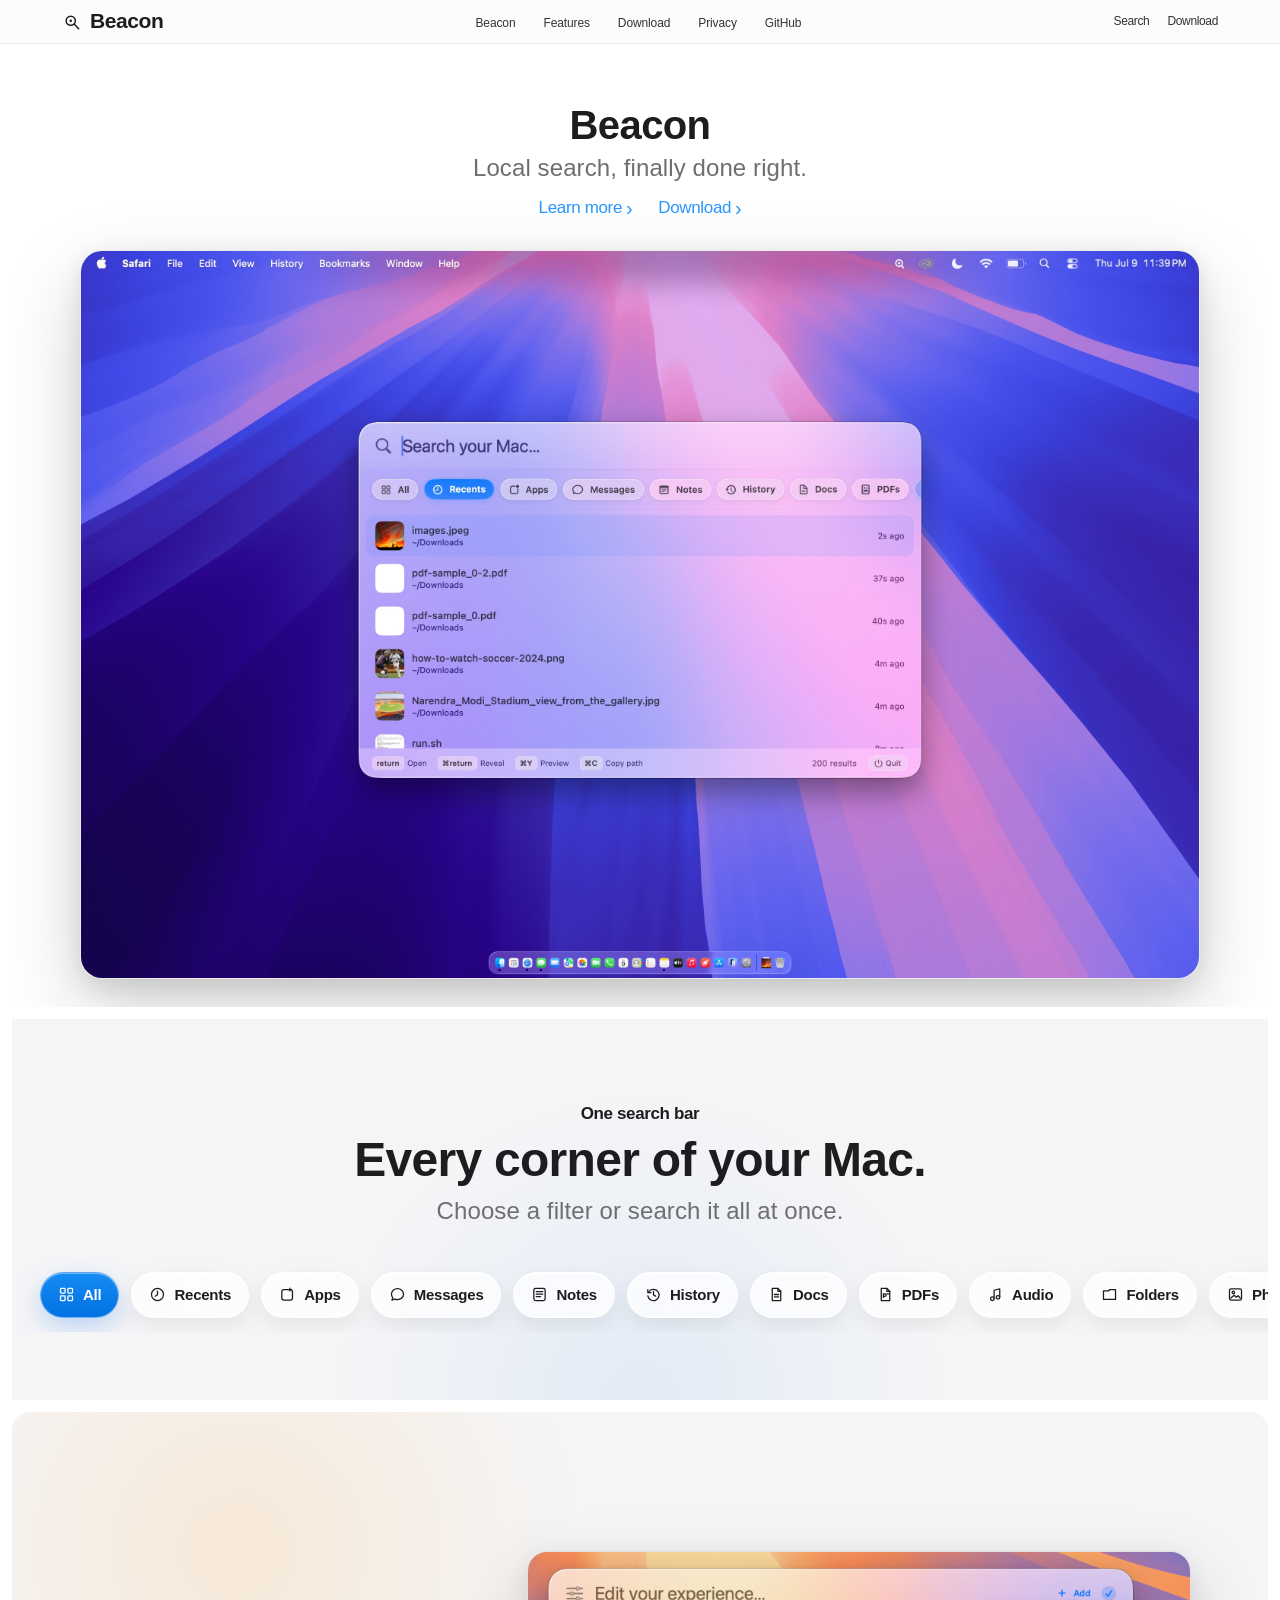
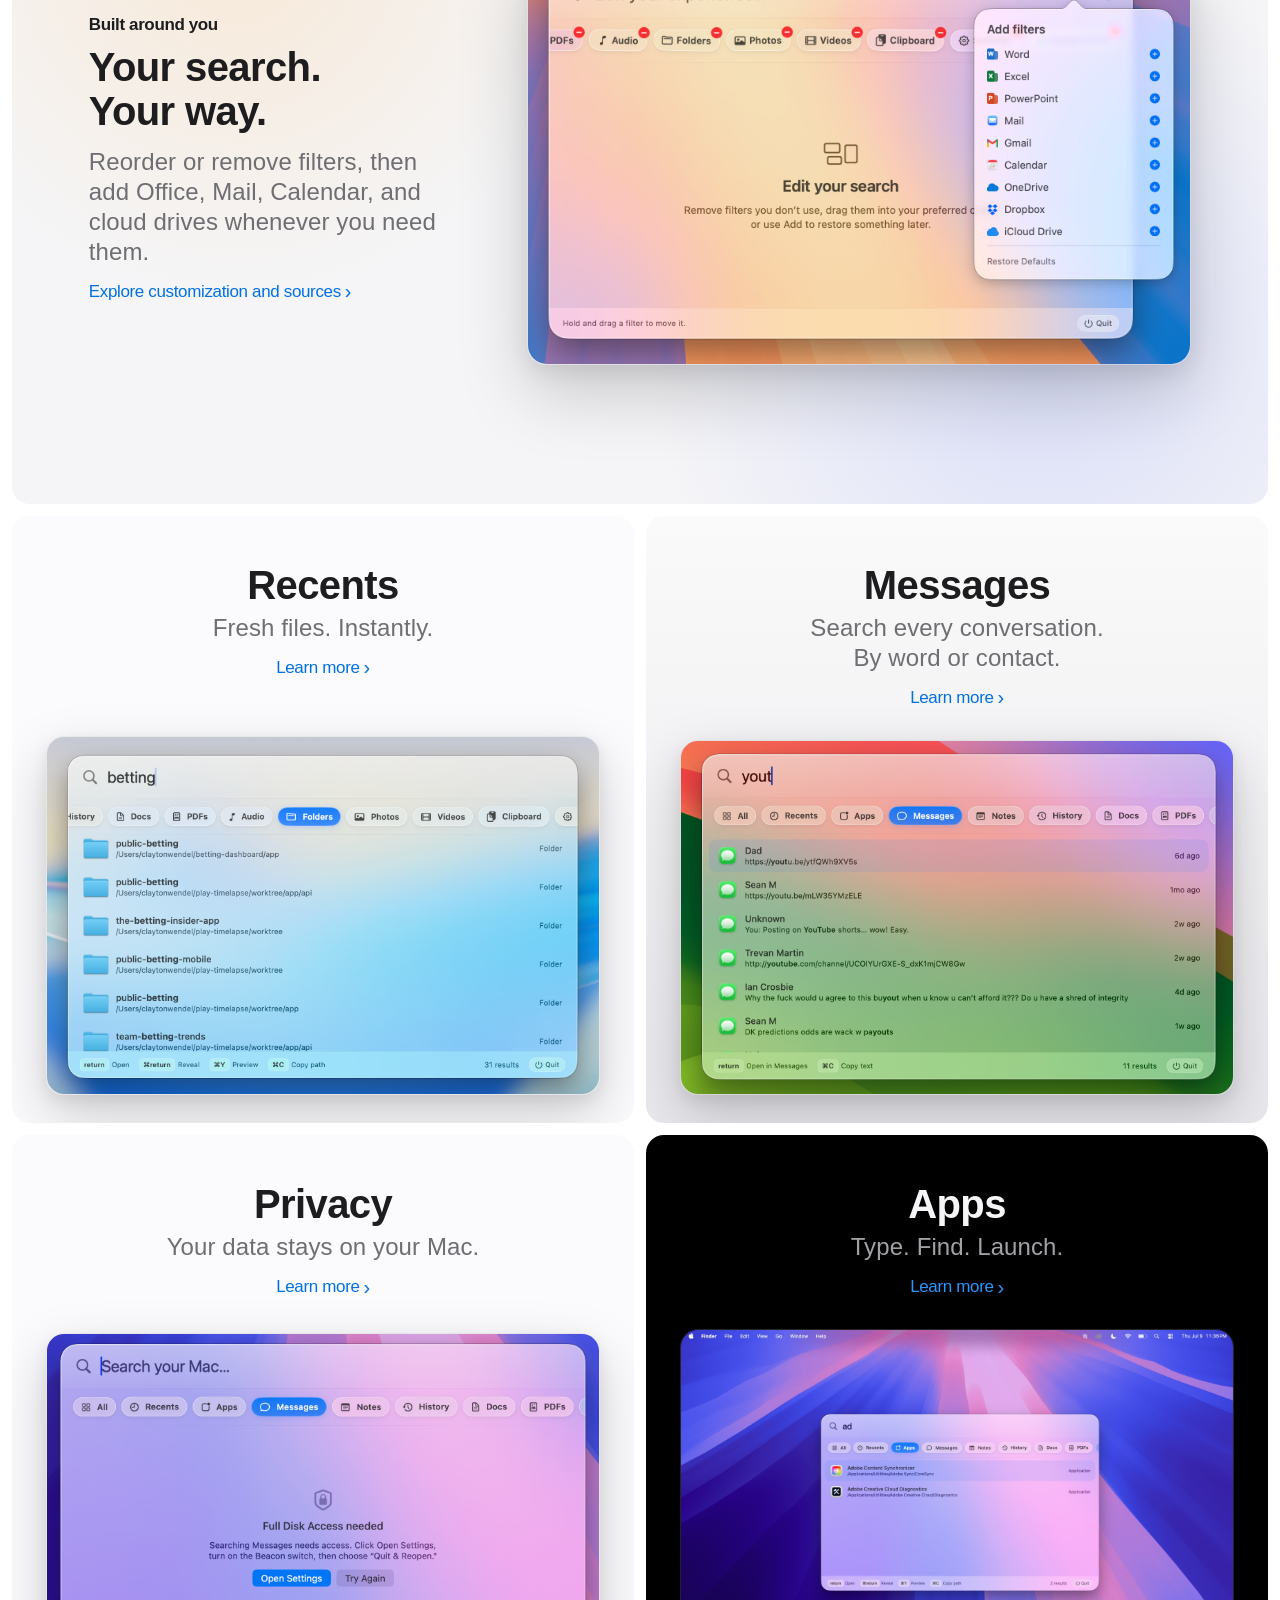
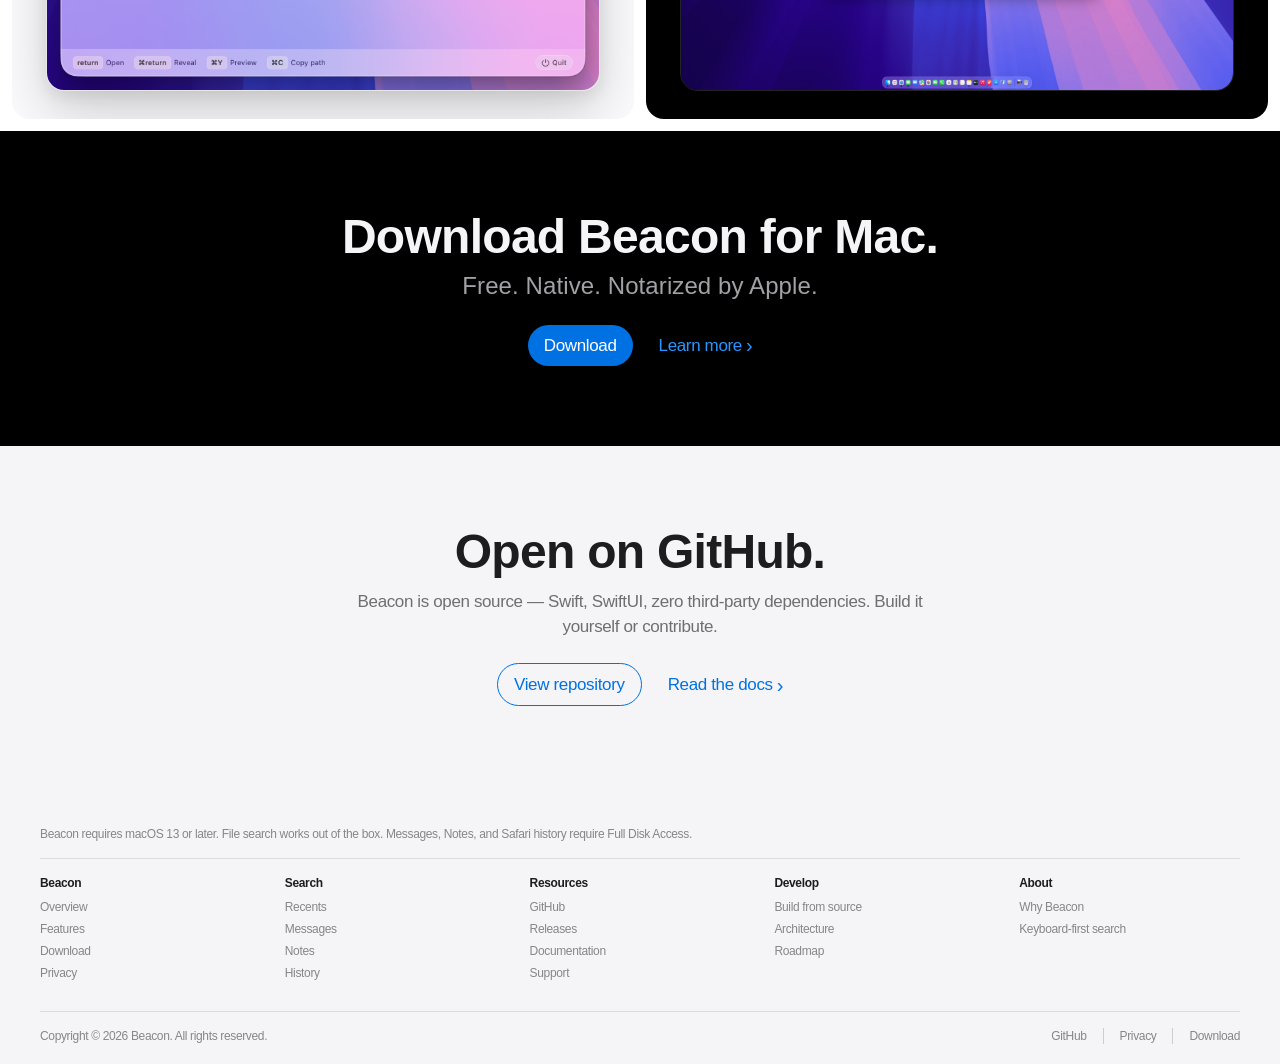
==== commit 32e048a8: "Fix file copying and refresh Beacon branding. Copy real file references from search results so they " ====
--- a/website/index.html
+++ b/website/index.html
@@ -5,6 +5,7 @@
   <meta name="viewport" content="width=device-width, initial-scale=1">
   <meta name="description" content="Beacon — fast, private macOS search across files, messages, mail, calendar, Office documents, cloud folders, and more.">
   <title>Beacon — Apple-style macOS search</title>
+  <link rel="icon" type="image/png" sizes="36x36" href="assets/favicon.png">
   <link rel="stylesheet" href="css/styles.css?v=20260711-1">
 </head>
 <body>
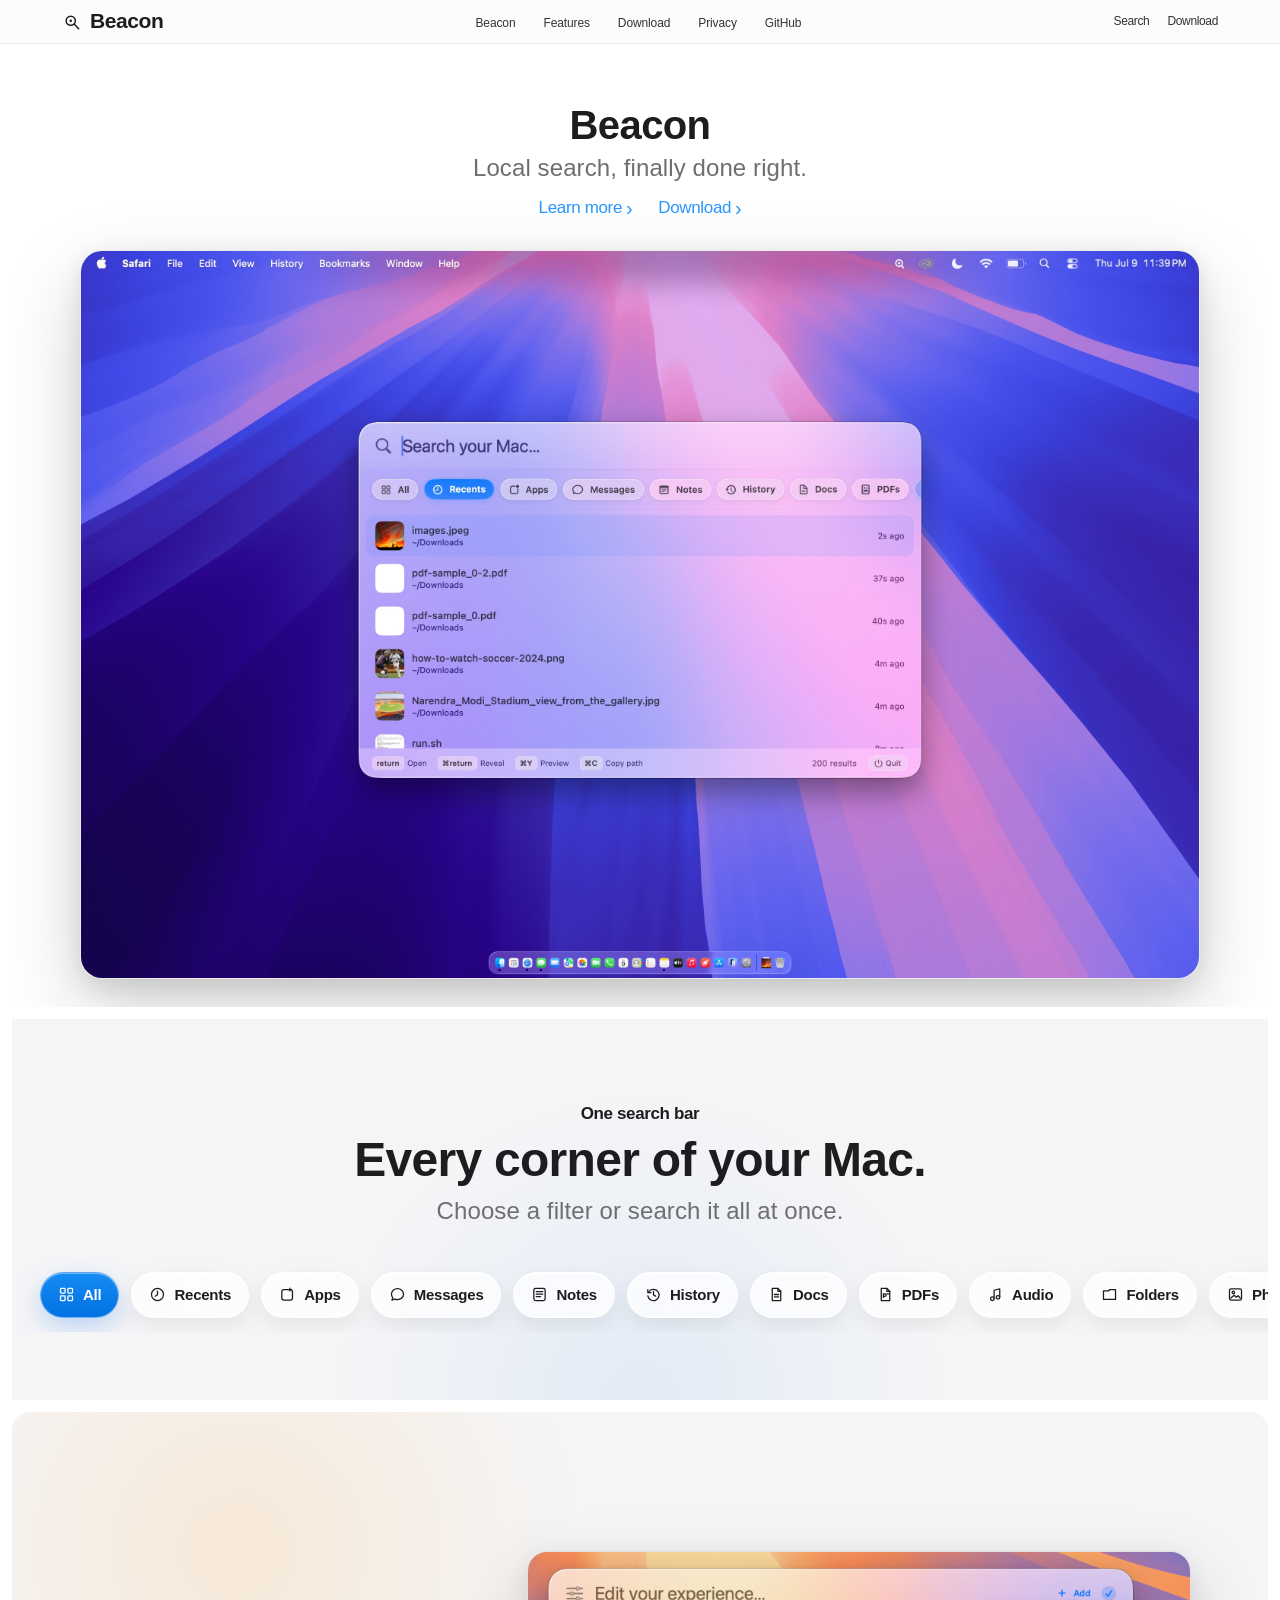
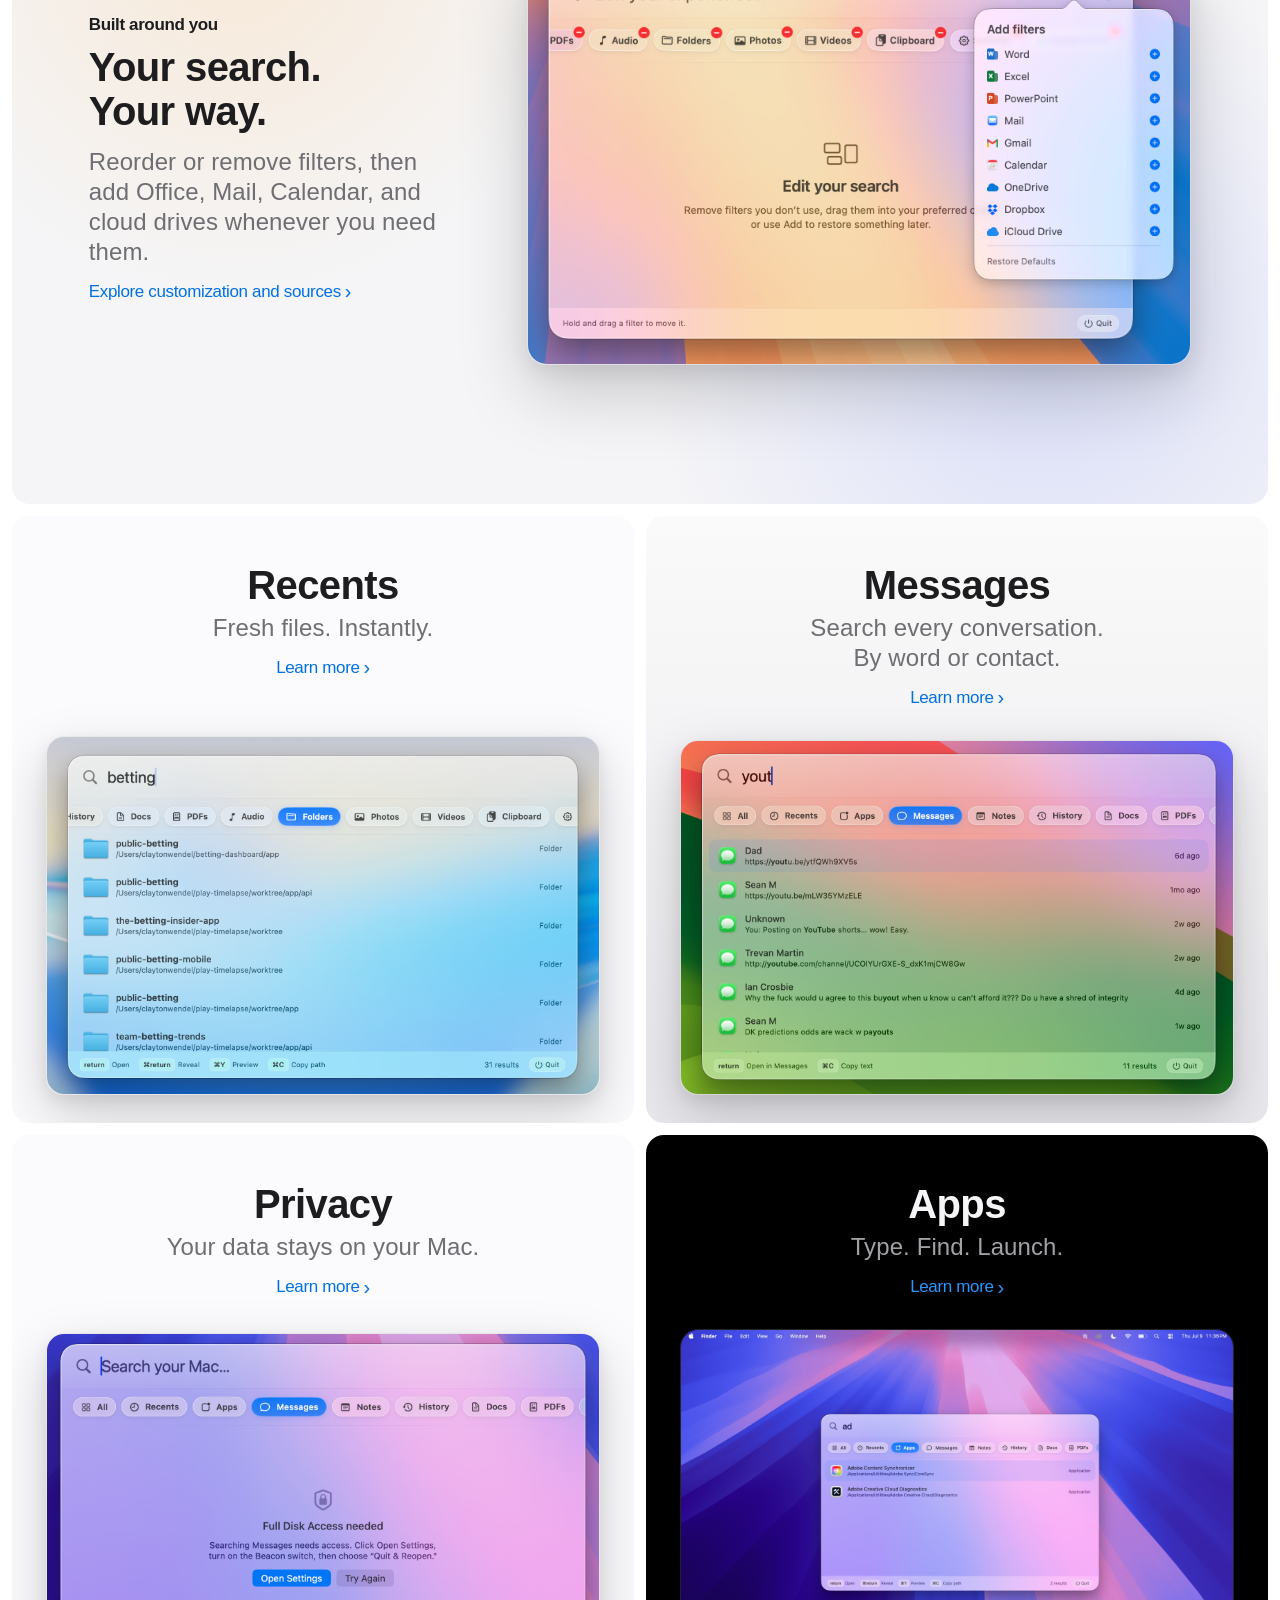
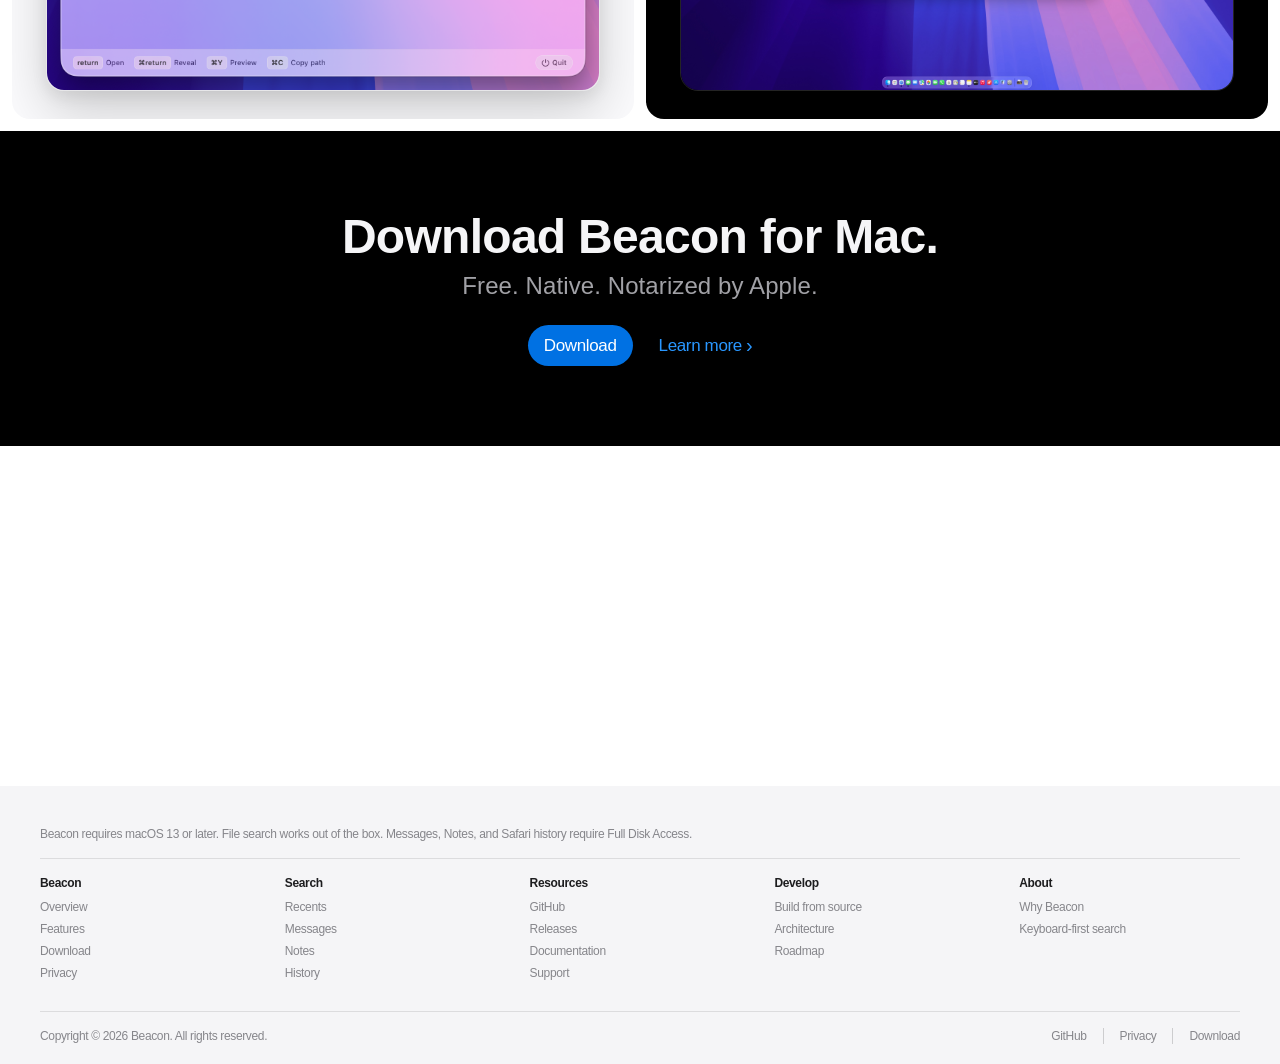
==== commit 219c12e7: "Improve feature tab navigation Keep the tab rail horizontally stable, animate visual transitions, an" ====
--- a/website/index.html
+++ b/website/index.html
@@ -6,7 +6,7 @@
   <meta name="description" content="Beacon — fast, private macOS search across files, messages, mail, calendar, Office documents, cloud folders, and more.">
   <title>Beacon — Apple-style macOS search</title>
   <link rel="icon" type="image/png" sizes="36x36" href="assets/favicon.png">
-  <link rel="stylesheet" href="css/styles.css?v=20260711-1">
+  <link rel="stylesheet" href="css/styles.css?v=20260712-2">
 </head>
 <body>
 
@@ -239,6 +239,6 @@
     </div>
   </footer>
 
-  <script src="js/main.js?v=20260711-1"></script>
+  <script src="js/main.js?v=20260712-2"></script>
 </body>
 </html>
--- a/website/css/styles.css
+++ b/website/css/styles.css
@@ -623,12 +623,17 @@
 
 .tab-list {
   display: flex;
+  align-items: stretch;
   justify-content: center;
   gap: 0;
   list-style: none;
   overflow-x: auto;
+  overflow-y: hidden;
+  overscroll-behavior-x: contain;
+  touch-action: pan-x;
   -webkit-overflow-scrolling: touch;
   scrollbar-width: none;
+  scroll-snap-type: x proximity;
   margin-bottom: 40px;
   border-bottom: 1px solid rgba(0, 0, 0, 0.1);
   max-width: var(--wide-width);
@@ -638,8 +643,13 @@
 
 .tab-list::-webkit-scrollbar { display: none; }
 
+.tab-list > li {
+  flex: 0 0 auto;
+  scroll-snap-align: nearest;
+}
+
 .tab-list button {
-  flex-shrink: 0;
+  display: block;
   background: none;
   border: none;
   border-bottom: 2px solid transparent;
@@ -674,6 +684,25 @@
   align-items: center;
 }
 
+.tab-panel[id] {
+  scroll-margin-top: calc(var(--subnav-height) + 24px);
+}
+
+.tab-panel.active .tab-panel-visual {
+  animation: tab-visual-in 420ms cubic-bezier(0.22, 1, 0.36, 1) both;
+}
+
+@keyframes tab-visual-in {
+  from {
+    opacity: 0;
+    transform: translateY(8px);
+  }
+  to {
+    opacity: 1;
+    transform: translateY(0);
+  }
+}
+
 .tab-panel-copy h2 {
   font-size: clamp(28px, 3.5vw, 40px);
   font-weight: 600;
@@ -699,6 +728,12 @@
   display: flex;
   justify-content: center;
   align-items: center;
+}
+
+@media (prefers-reduced-motion: reduce) {
+  .tab-panel.active .tab-panel-visual {
+    animation: none;
+  }
 }
 
 .notes-placeholder {
